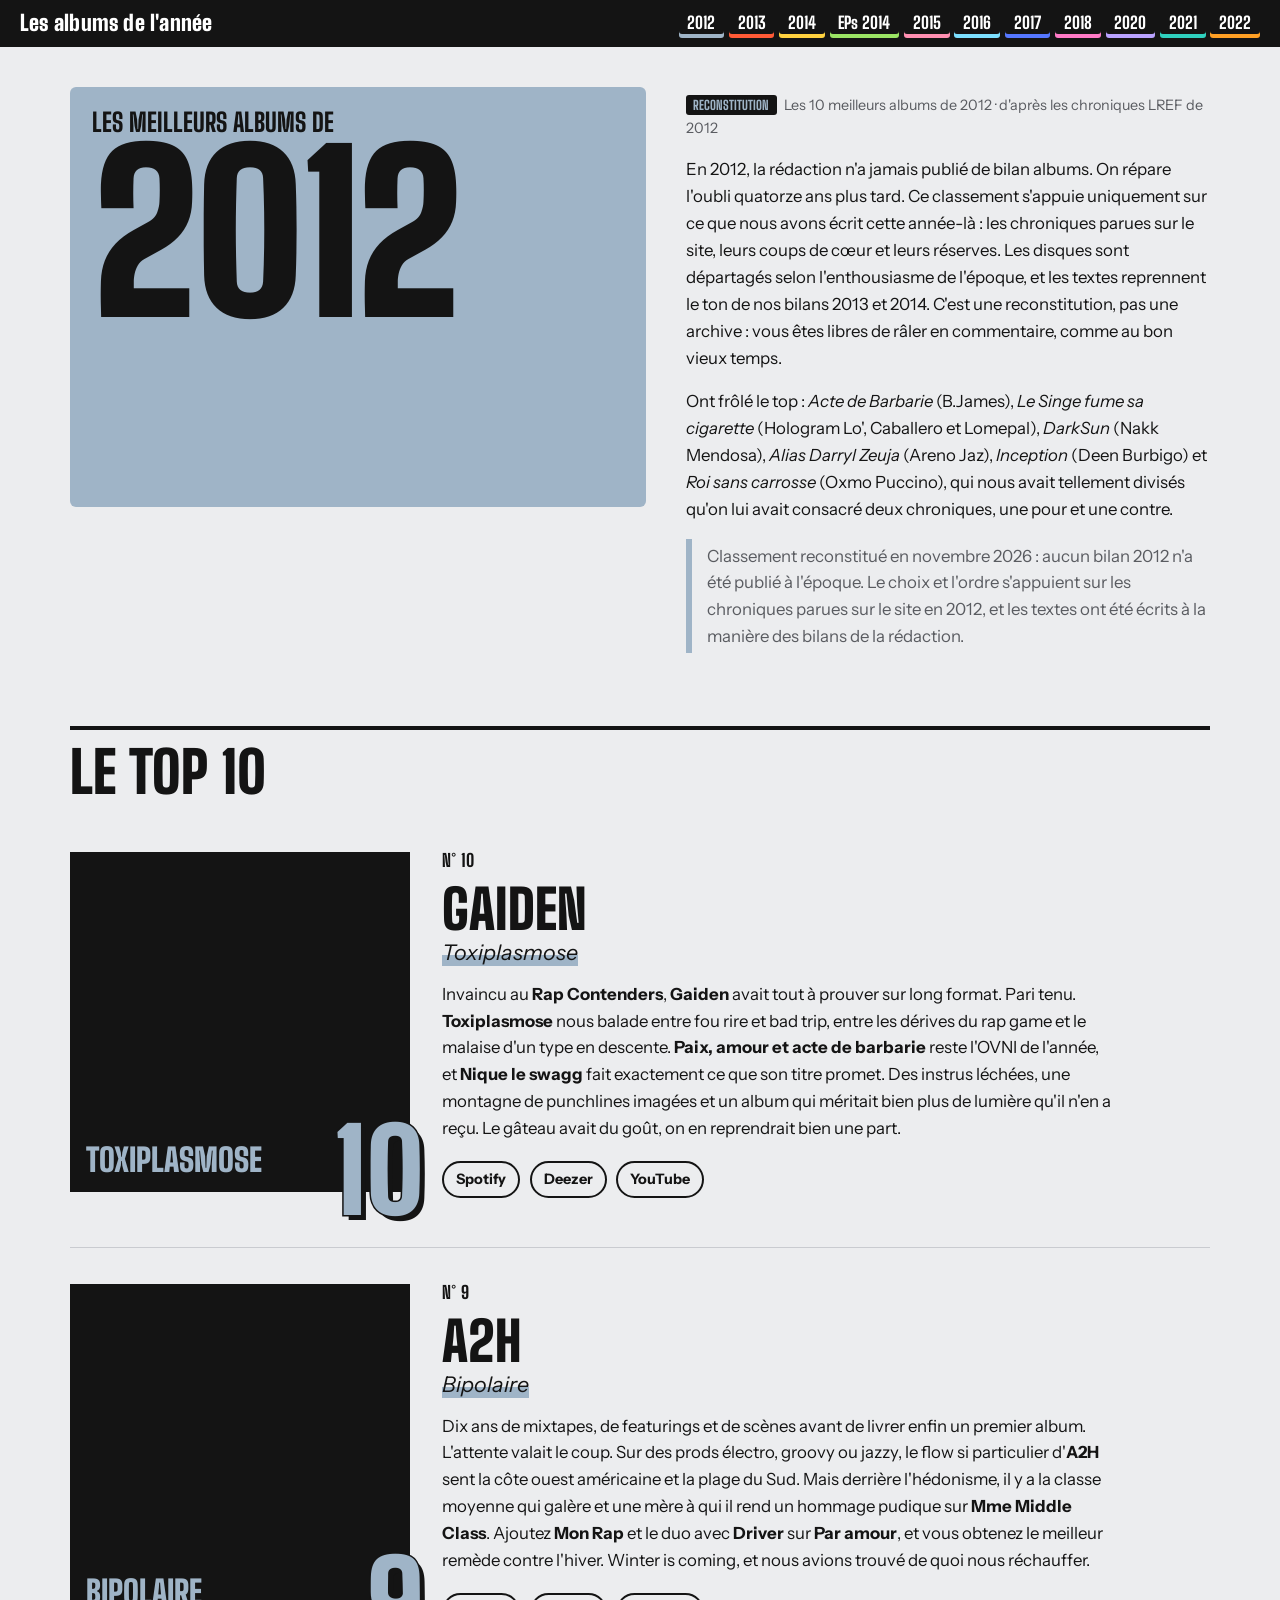
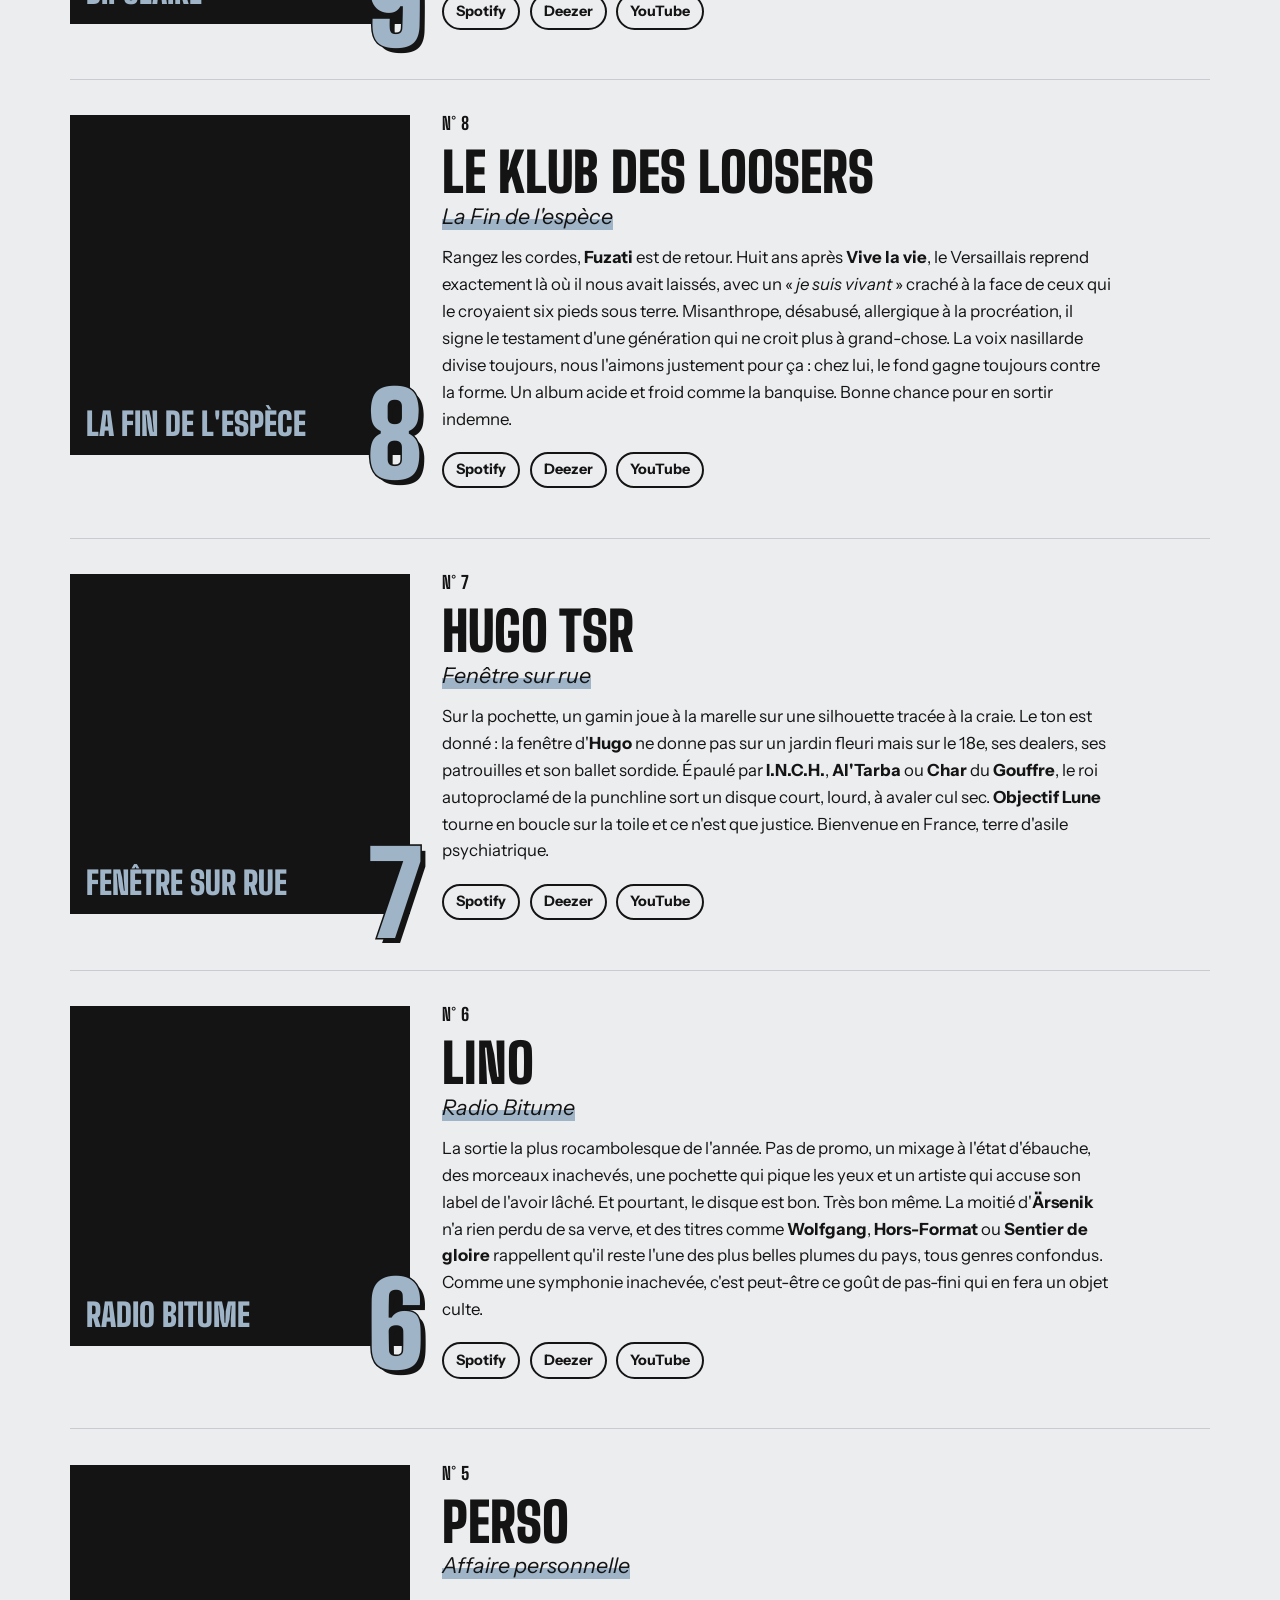
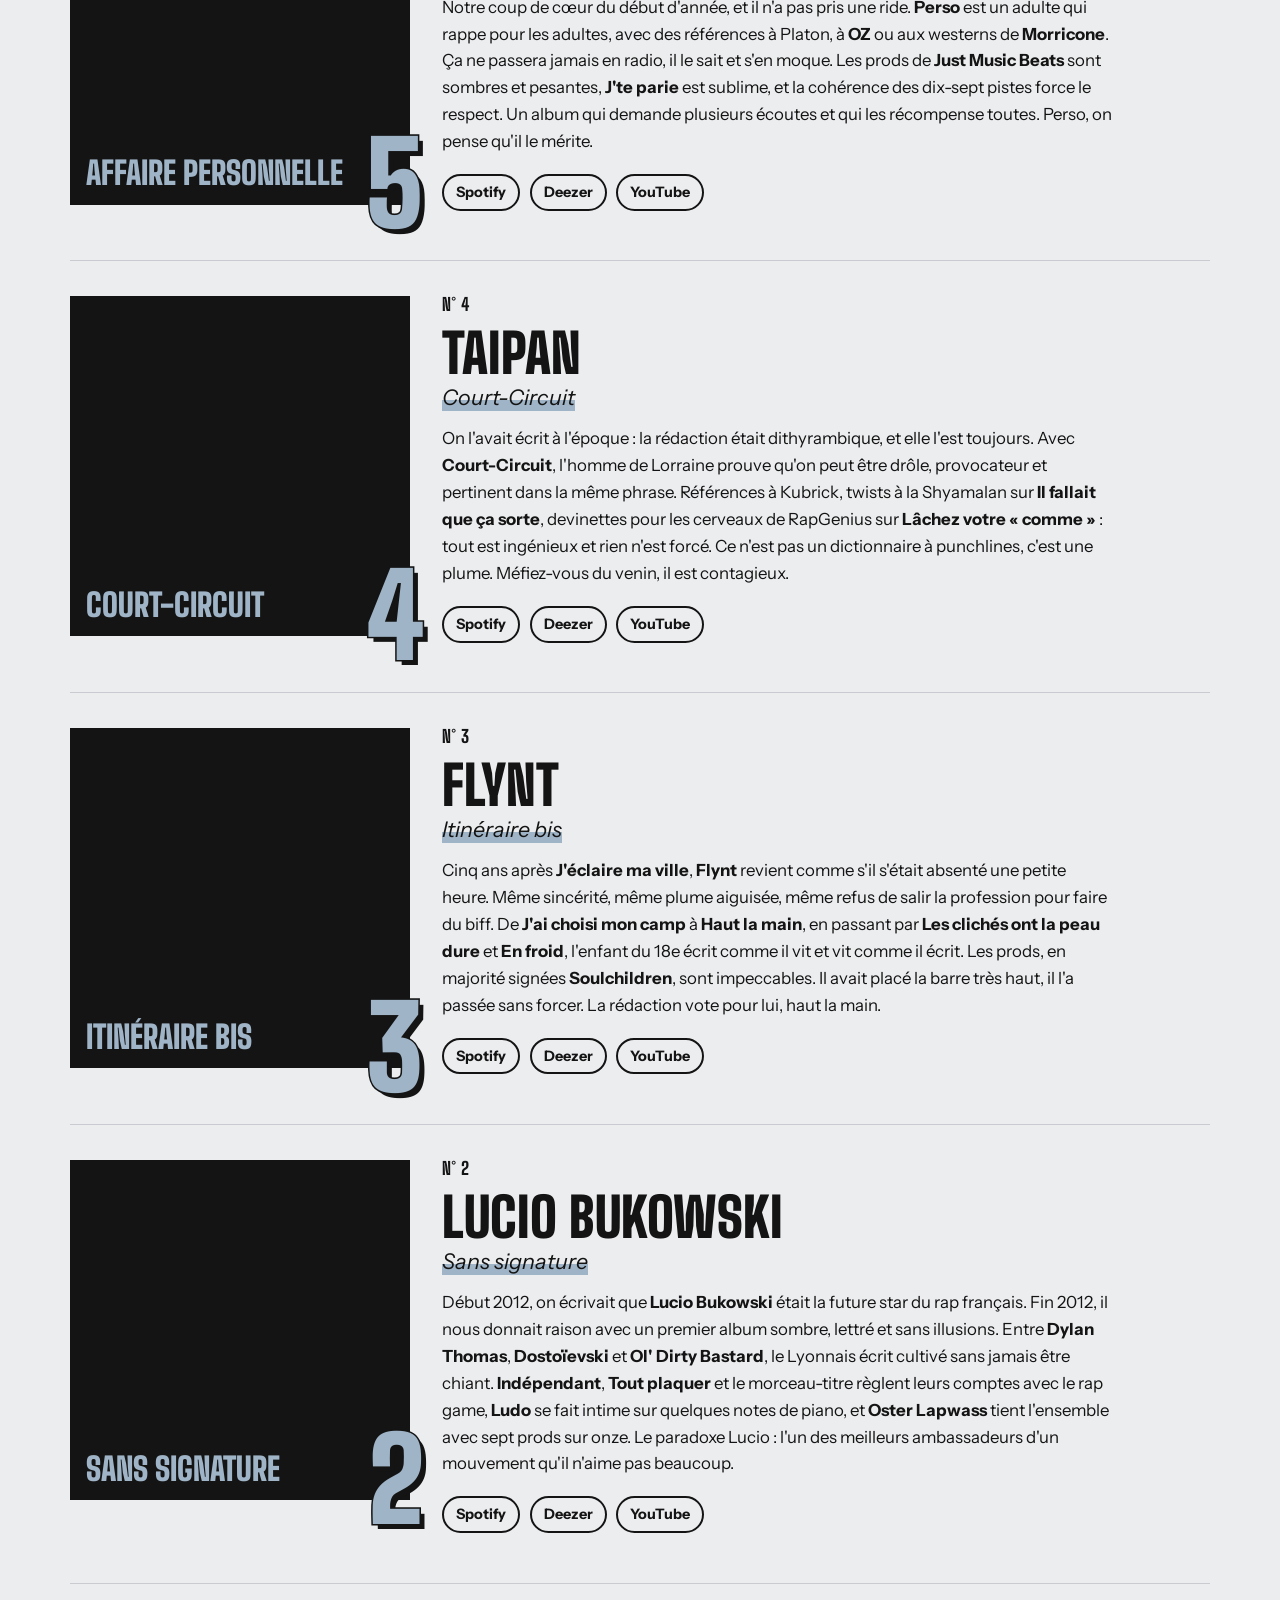
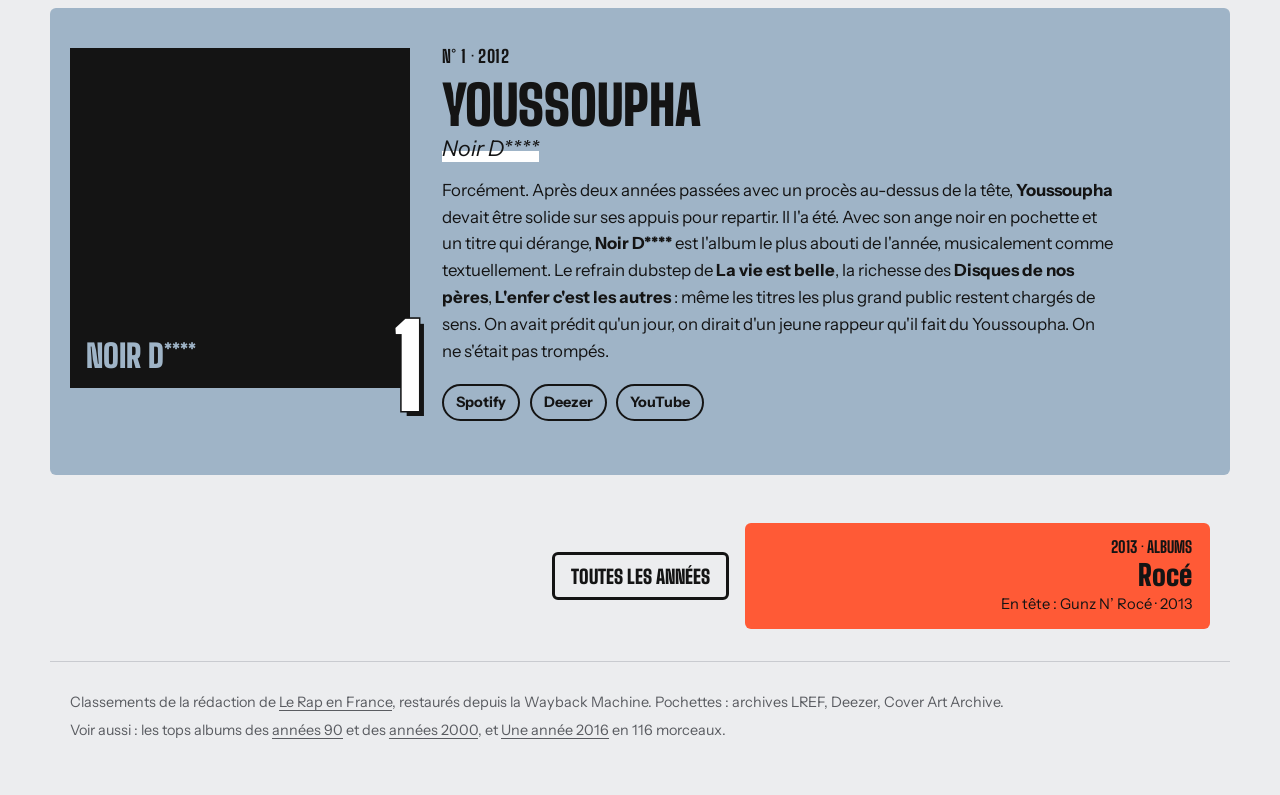
==== 2012/index.html @ 05cfbc91 "Top 2012 reconstitué d'après les chroniques du site Co-Authored-By: Claude Opus 5.5 <noreply@anthrop" ====
<!doctype html>
<html lang="fr"><head><meta charset="utf-8">
<meta name="viewport" content="width=device-width,initial-scale=1">
<title>Les meilleurs albums de 2012 · LREF</title>
<meta name="description" content="Le classement des meilleurs albums de rap français de 2012 par la rédaction de Le Rap en France.">
<meta name="theme-color" content="#9FB4C7">
<link rel="stylesheet" href="/style.css?v=5">
<link rel="icon" href="data:image/svg+xml,%3Csvg xmlns='http://www.w3.org/2000/svg' viewBox='0 0 64 64'%3E%3Ccircle cx='32' cy='32' r='30' fill='%23141414'/%3E%3Ccircle cx='32' cy='32' r='9' fill='%239FB4C7'/%3E%3C/svg%3E">
</head><body class="year" style="--c:#9FB4C7">
<header class="bar"><a class="home" href="/">Les albums de l'année</a><nav aria-label="Années"><a href="/2012/" style="--c:#9FB4C7">2012</a><a href="/2013/" style="--c:#FF5A36">2013</a><a href="/2014/" style="--c:#FFD23F">2014</a><a href="/2014-ep/" style="--c:#9BE564">EPs 2014</a><a href="/2015/" style="--c:#FF8FB1">2015</a><a href="/2016/" style="--c:#7CE0FF">2016</a><a href="/2017/" style="--c:#5577FF">2017</a><a href="/2018/" style="--c:#FF7AC6">2018</a><a href="/2020/" style="--c:#B9A2FF">2020</a><a href="/2021/" style="--c:#2FD1BF">2021</a><a href="/2022/" style="--c:#FFA024">2022</a></nav></header>
<main>
<section class="yhero">
  <div class="ywrap">
    <p class="kind">Les meilleurs albums de</p>
    <h1>2012</h1>
    <div class="stack" aria-hidden="true"><img src="https://coverartarchive.org/release-group/39bff506-5d93-4abd-aadd-e4227cf056d7/front-500" alt="" loading="lazy" onerror="this.remove()"><img src="https://cdn-images.dzcdn.net/images/cover/09489bc06d8c89b75203f91fb339d902/500x500-000000-80-0-0.jpg" alt="" loading="lazy" onerror="this.remove()"><img src="https://cdn-images.dzcdn.net/images/cover/ba9425d3c03d5ac240a48b2fac33d948/500x500-000000-80-0-0.jpg" alt="" loading="lazy" onerror="this.remove()"><img src="https://cdn-images.dzcdn.net/images/cover/addedd991e98eeec4923bd95ccd744d5/500x500-000000-80-0-0.jpg" alt="" loading="lazy" onerror="this.remove()"><img src="https://coverartarchive.org/release-group/1537b94b-09a0-4235-9ebe-76479577240c/front-500" alt="" loading="lazy" onerror="this.remove()"><img src="" alt="" loading="lazy" onerror="this.remove()"><img src="https://cdn-images.dzcdn.net/images/cover/16d69339f3dc67cf88ad9bbda2a665ee/500x500-000000-80-0-0.jpg" alt="" loading="lazy" onerror="this.remove()"><img src="https://cdn-images.dzcdn.net/images/cover/3a122aba6c3a1ed0fa78aee55bb22b7e/500x500-000000-80-0-0.jpg" alt="" loading="lazy" onerror="this.remove()"><img src="https://cdn-images.dzcdn.net/images/cover/b763c38edabf6169d8072da2513d7ea4/500x500-000000-80-0-0.jpg" alt="" loading="lazy" onerror="this.remove()"><img src="https://cdn-images.dzcdn.net/images/cover/7513c070b04db33795e624a43ef6748a/500x500-000000-80-0-0.jpg" alt="" loading="lazy" onerror="this.remove()"></div>
  </div>
  <div class="lede">
    <p class="by"><span class="tag">Reconstitution</span> Les 10 meilleurs albums de 2012 · d'après les chroniques LREF de 2012</p>
    <p>En 2012, la rédaction n'a jamais publié de bilan albums. On répare l'oubli quatorze ans plus tard. Ce classement s'appuie uniquement sur ce que nous avons écrit cette année-là : les chroniques parues sur le site, leurs coups de cœur et leurs réserves. Les disques sont départagés selon l'enthousiasme de l'époque, et les textes reprennent le ton de nos bilans 2013 et 2014. C'est une reconstitution, pas une archive : vous êtes libres de râler en commentaire, comme au bon vieux temps.</p><p>Ont frôlé le top : <em>Acte de Barbarie</em> (B.James), <em>Le Singe fume sa cigarette</em> (Hologram Lo', Caballero et Lomepal), <em>DarkSun</em> (Nakk Mendosa), <em>Alias Darryl Zeuja</em> (Areno Jaz), <em>Inception</em> (Deen Burbigo) et <em>Roi sans carrosse</em> (Oxmo Puccino), qui nous avait tellement divisés qu'on lui avait consacré deux chroniques, une pour et une contre.</p>
    <p class="note">Classement reconstitué en novembre 2026 : aucun bilan 2012 n&#x27;a été publié à l&#x27;époque. Le choix et l&#x27;ordre s&#x27;appuient sur les chroniques parues sur le site en 2012, et les textes ont été écrits à la manière des bilans de la rédaction.</p>
  </div>
</section>
<h2 class="sec">Le top 10</h2>
<ol class="list">
<li class="al" id="n10">
  <div class="sleeve">
    <span class="ph" aria-hidden="true">Toxiplasmose</span>
    <img src="https://coverartarchive.org/release-group/39bff506-5d93-4abd-aadd-e4227cf056d7/front-500" alt="Pochette de Toxiplasmose, Gaiden" loading="lazy" onerror="this.remove()">
    <span class="rk" aria-hidden="true">10</span>
  </div>
  <div class="tx">
    <p class="pos">N° 10</p>
    <h2><span class="ar">Gaiden</span> <span class="ti">Toxiplasmose</span></h2>
    <p>Invaincu au <strong>Rap Contenders</strong>, <strong>Gaiden</strong> avait tout à prouver sur long format. Pari tenu. <strong>Toxiplasmose</strong> nous balade entre fou rire et bad trip, entre les dérives du rap game et le malaise d'un type en descente. <strong>Paix, amour et acte de barbarie</strong> reste l'OVNI de l'année, et <strong>Nique le swagg</strong> fait exactement ce que son titre promet. Des instrus léchées, une montagne de punchlines imagées et un album qui méritait bien plus de lumière qu'il n'en a reçu. Le gâteau avait du goût, on en reprendrait bien une part.</p>
    <p class="ls"><a href="https://open.spotify.com/search/Gaiden%20Toxiplasmose">Spotify</a>
    <a href="https://www.deezer.com/search/Gaiden%20Toxiplasmose/album">Deezer</a>
    <a href="https://www.youtube.com/results?search_query=Gaiden+Toxiplasmose">YouTube</a></p>
  </div>
</li><li class="al" id="n9">
  <div class="sleeve">
    <span class="ph" aria-hidden="true">Bipolaire</span>
    <img src="https://cdn-images.dzcdn.net/images/cover/09489bc06d8c89b75203f91fb339d902/500x500-000000-80-0-0.jpg" alt="Pochette de Bipolaire, A2H" loading="lazy" onerror="this.remove()">
    <span class="rk" aria-hidden="true">9</span>
  </div>
  <div class="tx">
    <p class="pos">N° 9</p>
    <h2><span class="ar">A2H</span> <span class="ti">Bipolaire</span></h2>
    <p>Dix ans de mixtapes, de featurings et de scènes avant de livrer enfin un premier album. L'attente valait le coup. Sur des prods électro, groovy ou jazzy, le flow si particulier d'<strong>A2H</strong> sent la côte ouest américaine et la plage du Sud. Mais derrière l'hédonisme, il y a la classe moyenne qui galère et une mère à qui il rend un hommage pudique sur <strong>Mme Middle Class</strong>. Ajoutez <strong>Mon Rap</strong> et le duo avec <strong>Driver</strong> sur <strong>Par amour</strong>, et vous obtenez le meilleur remède contre l'hiver. Winter is coming, et nous avions trouvé de quoi nous réchauffer.</p>
    <p class="ls"><a href="https://open.spotify.com/search/A2H%20Bipolaire">Spotify</a>
    <a href="https://www.deezer.com/search/A2H%20Bipolaire/album">Deezer</a>
    <a href="https://www.youtube.com/results?search_query=A2H+Bipolaire">YouTube</a></p>
  </div>
</li><li class="al" id="n8">
  <div class="sleeve">
    <span class="ph" aria-hidden="true">La Fin de l&#x27;espèce</span>
    <img src="https://cdn-images.dzcdn.net/images/cover/ba9425d3c03d5ac240a48b2fac33d948/500x500-000000-80-0-0.jpg" alt="Pochette de La Fin de l&#x27;espèce, Le Klub des Loosers" loading="lazy" onerror="this.remove()">
    <span class="rk" aria-hidden="true">8</span>
  </div>
  <div class="tx">
    <p class="pos">N° 8</p>
    <h2><span class="ar">Le Klub des Loosers</span> <span class="ti">La Fin de l&#x27;espèce</span></h2>
    <p>Rangez les cordes, <strong>Fuzati</strong> est de retour. Huit ans après <strong>Vive la vie</strong>, le Versaillais reprend exactement là où il nous avait laissés, avec un « <em>je suis vivant</em> » craché à la face de ceux qui le croyaient six pieds sous terre. Misanthrope, désabusé, allergique à la procréation, il signe le testament d'une génération qui ne croit plus à grand-chose. La voix nasillarde divise toujours, nous l'aimons justement pour ça : chez lui, le fond gagne toujours contre la forme. Un album acide et froid comme la banquise. Bonne chance pour en sortir indemne.</p>
    <p class="ls"><a href="https://open.spotify.com/search/Le%20Klub%20des%20Loosers%20La%20Fin%20de%20l%27esp%C3%A8ce">Spotify</a>
    <a href="https://www.deezer.com/search/Le%20Klub%20des%20Loosers%20La%20Fin%20de%20l%27esp%C3%A8ce/album">Deezer</a>
    <a href="https://www.youtube.com/results?search_query=Le+Klub+des+Loosers+La+Fin+de+l%27esp%C3%A8ce">YouTube</a></p>
  </div>
</li><li class="al" id="n7">
  <div class="sleeve">
    <span class="ph" aria-hidden="true">Fenêtre sur rue</span>
    <img src="https://cdn-images.dzcdn.net/images/cover/addedd991e98eeec4923bd95ccd744d5/500x500-000000-80-0-0.jpg" alt="Pochette de Fenêtre sur rue, Hugo TSR" loading="lazy" onerror="this.remove()">
    <span class="rk" aria-hidden="true">7</span>
  </div>
  <div class="tx">
    <p class="pos">N° 7</p>
    <h2><span class="ar">Hugo TSR</span> <span class="ti">Fenêtre sur rue</span></h2>
    <p>Sur la pochette, un gamin joue à la marelle sur une silhouette tracée à la craie. Le ton est donné : la fenêtre d'<strong>Hugo</strong> ne donne pas sur un jardin fleuri mais sur le 18e, ses dealers, ses patrouilles et son ballet sordide. Épaulé par <strong>I.N.C.H.</strong>, <strong>Al'Tarba</strong> ou <strong>Char</strong> du <strong>Gouffre</strong>, le roi autoproclamé de la punchline sort un disque court, lourd, à avaler cul sec. <strong>Objectif Lune</strong> tourne en boucle sur la toile et ce n'est que justice. Bienvenue en France, terre d'asile psychiatrique.</p>
    <p class="ls"><a href="https://open.spotify.com/search/Hugo%20TSR%20Fen%C3%AAtre%20sur%20rue">Spotify</a>
    <a href="https://www.deezer.com/search/Hugo%20TSR%20Fen%C3%AAtre%20sur%20rue/album">Deezer</a>
    <a href="https://www.youtube.com/results?search_query=Hugo+TSR+Fen%C3%AAtre+sur+rue">YouTube</a></p>
  </div>
</li><li class="al" id="n6">
  <div class="sleeve">
    <span class="ph" aria-hidden="true">Radio Bitume</span>
    <img src="https://coverartarchive.org/release-group/1537b94b-09a0-4235-9ebe-76479577240c/front-500" alt="Pochette de Radio Bitume, Lino" loading="lazy" onerror="this.remove()">
    <span class="rk" aria-hidden="true">6</span>
  </div>
  <div class="tx">
    <p class="pos">N° 6</p>
    <h2><span class="ar">Lino</span> <span class="ti">Radio Bitume</span></h2>
    <p>La sortie la plus rocambolesque de l'année. Pas de promo, un mixage à l'état d'ébauche, des morceaux inachevés, une pochette qui pique les yeux et un artiste qui accuse son label de l'avoir lâché. Et pourtant, le disque est bon. Très bon même. La moitié d'<strong>Ärsenik</strong> n'a rien perdu de sa verve, et des titres comme <strong>Wolfgang</strong>, <strong>Hors-Format</strong> ou <strong>Sentier de gloire</strong> rappellent qu'il reste l'une des plus belles plumes du pays, tous genres confondus. Comme une symphonie inachevée, c'est peut-être ce goût de pas-fini qui en fera un objet culte.</p>
    <p class="ls"><a href="https://open.spotify.com/search/Lino%20Radio%20Bitume">Spotify</a>
    <a href="https://www.deezer.com/search/Lino%20Radio%20Bitume/album">Deezer</a>
    <a href="https://www.youtube.com/results?search_query=Lino+Radio+Bitume">YouTube</a></p>
  </div>
</li><li class="al" id="n5">
  <div class="sleeve">
    <span class="ph" aria-hidden="true">Affaire personnelle</span>
    <img src="" alt="Pochette de Affaire personnelle, Perso" loading="lazy" onerror="this.remove()">
    <span class="rk" aria-hidden="true">5</span>
  </div>
  <div class="tx">
    <p class="pos">N° 5</p>
    <h2><span class="ar">Perso</span> <span class="ti">Affaire personnelle</span></h2>
    <p>Notre coup de cœur du début d'année, et il n'a pas pris une ride. <strong>Perso</strong> est un adulte qui rappe pour les adultes, avec des références à Platon, à <strong>OZ</strong> ou aux westerns de <strong>Morricone</strong>. Ça ne passera jamais en radio, il le sait et s'en moque. Les prods de <strong>Just Music Beats</strong> sont sombres et pesantes, <strong>J'te parie</strong> est sublime, et la cohérence des dix-sept pistes force le respect. Un album qui demande plusieurs écoutes et qui les récompense toutes. Perso, on pense qu'il le mérite.</p>
    <p class="ls"><a href="https://open.spotify.com/search/Perso%20Affaire%20personnelle">Spotify</a>
    <a href="https://www.deezer.com/search/Perso%20Affaire%20personnelle/album">Deezer</a>
    <a href="https://www.youtube.com/results?search_query=Perso+Affaire+personnelle">YouTube</a></p>
  </div>
</li><li class="al" id="n4">
  <div class="sleeve">
    <span class="ph" aria-hidden="true">Court-Circuit</span>
    <img src="https://cdn-images.dzcdn.net/images/cover/16d69339f3dc67cf88ad9bbda2a665ee/500x500-000000-80-0-0.jpg" alt="Pochette de Court-Circuit, Taipan" loading="lazy" onerror="this.remove()">
    <span class="rk" aria-hidden="true">4</span>
  </div>
  <div class="tx">
    <p class="pos">N° 4</p>
    <h2><span class="ar">Taipan</span> <span class="ti">Court-Circuit</span></h2>
    <p>On l'avait écrit à l'époque : la rédaction était dithyrambique, et elle l'est toujours. Avec <strong>Court-Circuit</strong>, l'homme de Lorraine prouve qu'on peut être drôle, provocateur et pertinent dans la même phrase. Références à Kubrick, twists à la Shyamalan sur <strong>Il fallait que ça sorte</strong>, devinettes pour les cerveaux de RapGenius sur <strong>Lâchez votre « comme »</strong> : tout est ingénieux et rien n'est forcé. Ce n'est pas un dictionnaire à punchlines, c'est une plume. Méfiez-vous du venin, il est contagieux.</p>
    <p class="ls"><a href="https://open.spotify.com/search/Taipan%20Court-Circuit">Spotify</a>
    <a href="https://www.deezer.com/search/Taipan%20Court-Circuit/album">Deezer</a>
    <a href="https://www.youtube.com/results?search_query=Taipan+Court-Circuit">YouTube</a></p>
  </div>
</li><li class="al" id="n3">
  <div class="sleeve">
    <span class="ph" aria-hidden="true">Itinéraire bis</span>
    <img src="https://cdn-images.dzcdn.net/images/cover/3a122aba6c3a1ed0fa78aee55bb22b7e/500x500-000000-80-0-0.jpg" alt="Pochette de Itinéraire bis, Flynt" loading="lazy" onerror="this.remove()">
    <span class="rk" aria-hidden="true">3</span>
  </div>
  <div class="tx">
    <p class="pos">N° 3</p>
    <h2><span class="ar">Flynt</span> <span class="ti">Itinéraire bis</span></h2>
    <p>Cinq ans après <strong>J'éclaire ma ville</strong>, <strong>Flynt</strong> revient comme s'il s'était absenté une petite heure. Même sincérité, même plume aiguisée, même refus de salir la profession pour faire du biff. De <strong>J'ai choisi mon camp</strong> à <strong>Haut la main</strong>, en passant par <strong>Les clichés ont la peau dure</strong> et <strong>En froid</strong>, l'enfant du 18e écrit comme il vit et vit comme il écrit. Les prods, en majorité signées <strong>Soulchildren</strong>, sont impeccables. Il avait placé la barre très haut, il l'a passée sans forcer. La rédaction vote pour lui, haut la main.</p>
    <p class="ls"><a href="https://open.spotify.com/search/Flynt%20Itin%C3%A9raire%20bis">Spotify</a>
    <a href="https://www.deezer.com/search/Flynt%20Itin%C3%A9raire%20bis/album">Deezer</a>
    <a href="https://www.youtube.com/results?search_query=Flynt+Itin%C3%A9raire+bis">YouTube</a></p>
  </div>
</li><li class="al" id="n2">
  <div class="sleeve">
    <span class="ph" aria-hidden="true">Sans signature</span>
    <img src="https://cdn-images.dzcdn.net/images/cover/b763c38edabf6169d8072da2513d7ea4/500x500-000000-80-0-0.jpg" alt="Pochette de Sans signature, Lucio Bukowski" loading="lazy" onerror="this.remove()">
    <span class="rk" aria-hidden="true">2</span>
  </div>
  <div class="tx">
    <p class="pos">N° 2</p>
    <h2><span class="ar">Lucio Bukowski</span> <span class="ti">Sans signature</span></h2>
    <p>Début 2012, on écrivait que <strong>Lucio Bukowski</strong> était la future star du rap français. Fin 2012, il nous donnait raison avec un premier album sombre, lettré et sans illusions. Entre <strong>Dylan Thomas</strong>, <strong>Dostoïevski</strong> et <strong>Ol' Dirty Bastard</strong>, le Lyonnais écrit cultivé sans jamais être chiant. <strong>Indépendant</strong>, <strong>Tout plaquer</strong> et le morceau-titre règlent leurs comptes avec le rap game, <strong>Ludo</strong> se fait intime sur quelques notes de piano, et <strong>Oster Lapwass</strong> tient l'ensemble avec sept prods sur onze. Le paradoxe Lucio : l'un des meilleurs ambassadeurs d'un mouvement qu'il n'aime pas beaucoup.</p>
    <p class="ls"><a href="https://open.spotify.com/search/Lucio%20Bukowski%20Sans%20signature">Spotify</a>
    <a href="https://www.deezer.com/search/Lucio%20Bukowski%20Sans%20signature/album">Deezer</a>
    <a href="https://www.youtube.com/results?search_query=Lucio+Bukowski+Sans+signature">YouTube</a></p>
  </div>
</li><li class="al one" id="n1">
  <div class="sleeve">
    <span class="ph" aria-hidden="true">Noir D****</span>
    <img src="https://cdn-images.dzcdn.net/images/cover/7513c070b04db33795e624a43ef6748a/500x500-000000-80-0-0.jpg" alt="Pochette de Noir D****, Youssoupha" loading="lazy" onerror="this.remove()">
    <span class="rk" aria-hidden="true">1</span>
  </div>
  <div class="tx">
    <p class="pos">N° 1 · 2012</p>
    <h2><span class="ar">Youssoupha</span> <span class="ti">Noir D****</span></h2>
    <p>Forcément. Après deux années passées avec un procès au-dessus de la tête, <strong>Youssoupha</strong> devait être solide sur ses appuis pour repartir. Il l'a été. Avec son ange noir en pochette et un titre qui dérange, <strong>Noir D****</strong> est l'album le plus abouti de l'année, musicalement comme textuellement. Le refrain dubstep de <strong>La vie est belle</strong>, la richesse des <strong>Disques de nos pères</strong>, <strong>L'enfer c'est les autres</strong> : même les titres les plus grand public restent chargés de sens. On avait prédit qu'un jour, on dirait d'un jeune rappeur qu'il fait du Youssoupha. On ne s'était pas trompés.</p>
    <p class="ls"><a href="https://open.spotify.com/search/Youssoupha%20Noir%20D%2A%2A%2A%2A">Spotify</a>
    <a href="https://www.deezer.com/search/Youssoupha%20Noir%20D%2A%2A%2A%2A/album">Deezer</a>
    <a href="https://www.youtube.com/results?search_query=Youssoupha+Noir+D%2A%2A%2A%2A">YouTube</a></p>
  </div>
</li>
</ol>
<nav class="pager" aria-label="Autres années"><span></span><a class="all" href="/">Toutes les années</a><a class="next" href="/2013/" style="--c:#FF5A36"><small>2013 · albums</small><b>Rocé</b><em>En tête : Gunz N’ Rocé · 2013</em></a></nav>
</main>
<footer class="foot"><p>Classements de la rédaction de <a href="https://lref.fr/">Le Rap en France</a>, restaurés depuis la Wayback Machine. Pochettes : archives LREF, Deezer, Cover Art Archive.</p><p>Voir aussi : les tops albums des <a href="https://90.lref.fr/">années 90</a> et des <a href="https://2000.lref.fr/">années 2000</a>, et <a href="https://2016.lref.fr/">Une année 2016</a> en 116 morceaux.</p></footer>
</body></html>
---- style.css ----
@font-face{font-family:"Big Shoulders";src:url(/fonts/big-shoulders-display-latin-800-normal.woff2) format("woff2");font-weight:800;font-display:swap}
@font-face{font-family:"Big Shoulders";src:url(/fonts/big-shoulders-display-latin-900-normal.woff2) format("woff2");font-weight:900;font-display:swap}
@font-face{font-family:"Instrument Sans";src:url(/fonts/instrument-sans-latin-400-normal.woff2) format("woff2");font-weight:400;font-display:swap}
@font-face{font-family:"Instrument Sans";src:url(/fonts/instrument-sans-latin-400-italic.woff2) format("woff2");font-weight:400;font-style:italic;font-display:swap}
@font-face{font-family:"Instrument Sans";src:url(/fonts/instrument-sans-latin-700-normal.woff2) format("woff2");font-weight:700;font-display:swap}

:root{--ink:#141414;--paper:#ECEDEF;--soft:#5A5C61;--disp:"Big Shoulders",Impact,sans-serif;--body:"Instrument Sans",system-ui,sans-serif}
*{box-sizing:border-box}
html{-webkit-text-size-adjust:100%}
body{margin:0;background:var(--paper);color:var(--ink);font:400 1.05rem/1.6 var(--body)}
a{color:inherit;text-underline-offset:.18em}
a:focus-visible{outline:3px solid var(--ink);outline-offset:3px}
img{display:block}
main{max-width:1180px;margin:0 auto;padding:0 1.25rem}

/* barre */
.bar{position:sticky;top:0;z-index:5;display:flex;gap:1rem;align-items:center;justify-content:space-between;
  padding:.6rem 1.25rem;background:var(--ink);color:#fff}
.bar .home{font:900 1.35rem/1 var(--disp);text-decoration:none;letter-spacing:.01em;white-space:nowrap}
.bar nav{display:flex;gap:.3rem;overflow-x:auto;scrollbar-width:none}
.bar nav a{font:800 1.05rem/1 var(--disp);text-decoration:none;padding:.35rem .55rem;border-radius:3px;white-space:nowrap;
  box-shadow:inset 0 -4px 0 var(--c)}
.bar nav a:hover{background:var(--c);color:var(--ink)}

/* accueil */
.hub{padding:4rem 0 2rem;display:grid;grid-template-columns:auto 1fr;gap:2.5rem;align-items:end}
.hub h1{margin:0;font:900 clamp(4rem,11vw,9.5rem)/.82 var(--disp);letter-spacing:-.01em;text-transform:uppercase}
.hub p{max-width:34em;margin:0 0 .4rem;font-size:1.1rem}
.spines{list-style:none;margin:1rem 0 1rem;padding:0;display:flex;gap:6px;height:min(64vh,560px)}
.spines li{flex:1 1 0;min-width:0;transition:flex-grow .45s cubic-bezier(.2,.8,.2,1)}
.spines li:hover,.spines li:focus-within{flex-grow:4.2}
.spines a{position:relative;display:block;height:100%;background:var(--c);text-decoration:none;overflow:hidden;border-radius:4px}
.spines .yr{position:absolute;left:50%;bottom:.8rem;transform:translateX(-50%) rotate(180deg);writing-mode:vertical-rl;
  font:900 clamp(3rem,6vw,5.4rem)/.8 var(--disp);color:var(--ink);white-space:nowrap}
.spines .cv{position:absolute;top:1rem;left:1rem;width:min(250px,calc(100% - 2rem));aspect-ratio:1;opacity:0;transform:translateY(-8px);
  transition:opacity .3s .1s,transform .4s .1s;box-shadow:0 18px 40px -16px rgba(0,0,0,.55);background:rgba(0,0,0,.12)}
.spines .cv img{width:100%;height:100%;object-fit:cover}
.spines .meta{position:absolute;left:1rem;right:5.5rem;bottom:1rem;opacity:0;transition:opacity .3s .15s;line-height:1.25}
.spines .meta small{display:block;font-size:.85rem}
.spines .meta b{display:block;font:900 1.9rem/1 var(--disp);margin:.2rem 0}
.spines .meta em{font-style:normal;font-size:.95rem}
.spines li:hover .cv,.spines li:focus-within .cv{opacity:1;transform:none}
.spines li:hover .meta,.spines li:focus-within .meta{opacity:1}
.spines li:hover .yr,.spines li:focus-within .yr{left:auto;right:.2rem;transform:rotate(180deg)}
.gap{color:var(--soft);font-size:.95rem;margin:0 0 3rem}

/* page année */
.yhero{display:grid;grid-template-columns:minmax(0,1.1fr) minmax(0,1fr);gap:2.5rem;padding:2.5rem 0 1rem;align-items:start}
.ywrap{position:relative;background:var(--c);border-radius:6px;padding:1.4rem 1.4rem 1.2rem;overflow:hidden;min-height:420px}
.kind{margin:0 0 .7rem;font:800 1.6rem/1 var(--disp);text-transform:uppercase}
.ywrap h1{margin:.1rem 0 0;font:900 clamp(7rem,17vw,15rem)/.8 var(--disp);letter-spacing:-.02em;position:relative;z-index:2}
.stack{position:absolute;right:-24px;bottom:-24px;width:52%;aspect-ratio:1;z-index:1}
.stack img{position:absolute;inset:0;width:100%;height:100%;object-fit:cover;box-shadow:0 10px 30px -10px rgba(0,0,0,.5);
  transform:rotate(calc(var(--i,0) * 1deg))}
.stack img:nth-child(1){transform:rotate(-4deg) translate(-26%,-18%);z-index:10}
.stack img:nth-child(2){transform:rotate(6deg) translate(-8%,-6%);z-index:9}
.stack img:nth-child(n+3){transform:rotate(14deg) translate(4%,4%);z-index:1}
.lede{padding-top:.4rem}
.lede .by{font-size:.9rem;color:var(--soft);margin:0 0 1rem}
.lede p{max-width:38em}
.lede strong{font-weight:400}
.note{border-left:6px solid var(--c);padding:.2rem 0 .2rem .9rem;color:var(--soft)}
.sec{font:900 clamp(2.4rem,5vw,3.6rem)/1 var(--disp);text-transform:uppercase;margin:2.5rem 0 1rem;border-top:4px solid var(--ink);padding-top:.8rem}

.list{list-style:none;margin:0;padding:0}
.al{display:grid;grid-template-columns:minmax(200px,340px) minmax(0,1fr);gap:2rem;padding:2.2rem 0;border-bottom:1px solid #C9CBD0}
.sleeve{position:relative;align-self:start;aspect-ratio:1;background:#D9DBDF;position:sticky;top:4.5rem}
.sleeve img{position:relative;width:100%;height:100%;object-fit:cover;box-shadow:0 22px 40px -22px rgba(0,0,0,.55)}
.sleeve .rk{position:absolute;right:-.9rem;bottom:-1.6rem;font:900 clamp(4.5rem,9vw,7.5rem)/.8 var(--disp);color:var(--c);
  -webkit-text-stroke:3px var(--ink);paint-order:stroke fill;text-shadow:5px 5px 0 var(--ink)}
.tx{max-width:40em;min-width:0;overflow-wrap:break-word}
.pos{margin:0;font:800 1.1rem/1 var(--disp);text-transform:uppercase;letter-spacing:.02em}
.tx h2{margin:.35rem 0 .9rem;line-height:.95}
.tx .ar{display:block;font:900 clamp(2.2rem,4.4vw,3.4rem)/.92 var(--disp);text-transform:uppercase}
.tx .ti{display:inline-block;margin-top:.35rem;font:italic 400 1.35rem/1.25 var(--body);background:linear-gradient(transparent 58%,var(--c) 58%)}
.tx p{margin:0 0 .9rem}
.tx strong{font-weight:700}
.tx blockquote{margin:1rem 0;padding:0 0 0 1rem;border-left:4px solid var(--c);font-style:italic}
.ls{display:flex;gap:.6rem;flex-wrap:wrap;margin-top:1.2rem!important}
.ls a{font-weight:700;font-size:.9rem;text-decoration:none;border:2px solid var(--ink);padding:.3rem .75rem;border-radius:99px}
.ls a:hover{background:var(--ink);color:#fff}
.al.one{background:var(--c);margin:1.5rem -1.25rem 0;padding:2.5rem 1.25rem;border-radius:6px;border:0}
.al.one .sleeve .rk{color:#fff}
.al.one .ti{background:linear-gradient(transparent 58%,#fff 58%)}
.al.one .tx blockquote{border-color:var(--ink)}

.pager{display:grid;grid-template-columns:1fr auto 1fr;gap:1rem;align-items:stretch;margin:3rem 0 2rem}
.pager>a{text-decoration:none;line-height:1.2}
.pager .prev,.pager .next{display:block;padding:1rem 1.1rem;border-radius:6px;background:var(--c)}
.pager .next{text-align:right}
.pager small{display:block;font:800 1rem/1 var(--disp);text-transform:uppercase}
.pager b{display:block;font:900 1.8rem/1 var(--disp);margin:.35rem 0 .2rem}
.pager em{font-style:normal;font-size:.92rem}
.pager .all{align-self:center;font:900 1.2rem/1 var(--disp);text-transform:uppercase;border:3px solid var(--ink);padding:.7rem 1rem;border-radius:6px;text-align:center}
.pager a:hover{outline:3px solid var(--ink)}

.foot{max-width:1180px;margin:0 auto;padding:1.5rem 1.25rem 3rem;color:var(--soft);font-size:.9rem;border-top:1px solid #C9CBD0}
.foot p{margin:.3rem 0}

@media (max-width:820px){
  .hub{grid-template-columns:1fr;gap:1rem;padding-top:2rem}
  .spines{flex-direction:column;height:auto}
  .spines li{flex:none}
  .spines a{height:auto;min-height:118px;display:grid;grid-template-columns:96px 1fr;gap:1rem;align-items:center;padding:.8rem}
  .spines .yr,.spines li:hover .yr{position:static;transform:none;writing-mode:horizontal-tb;font-size:3.2rem;grid-column:2;grid-row:1}
  .spines .cv{position:static;opacity:1;transform:none;width:96px;grid-row:1/3;grid-column:1}
  .spines .meta{position:static;opacity:1;grid-column:2}
  .yhero{grid-template-columns:1fr}
  .ywrap{min-height:330px}
  .al{grid-template-columns:1fr;gap:1.6rem}
  .sleeve{position:relative;top:0;max-width:300px}
  .pager{grid-template-columns:1fr 1fr}.pager .all{grid-column:1/-1;grid-row:2}
  .bar .home{font-size:1.1rem}
}
@media (prefers-reduced-motion:reduce){*{transition:none!important}}
.sleeve .ph,.spines .cv .ph{position:absolute;inset:0;display:flex;align-items:flex-end;padding:1rem;background:var(--ink);color:var(--c);font:900 2rem/.95 var(--disp);text-transform:uppercase}
.sleeve img,.spines .cv img{position:relative}
.spines .cv .ph{font-size:1.6rem}
.by .tag{display:inline-block;background:var(--ink);color:var(--c);font:800 .8rem/1 var(--disp);text-transform:uppercase;padding:.25rem .45rem;border-radius:3px;margin-right:.3rem}
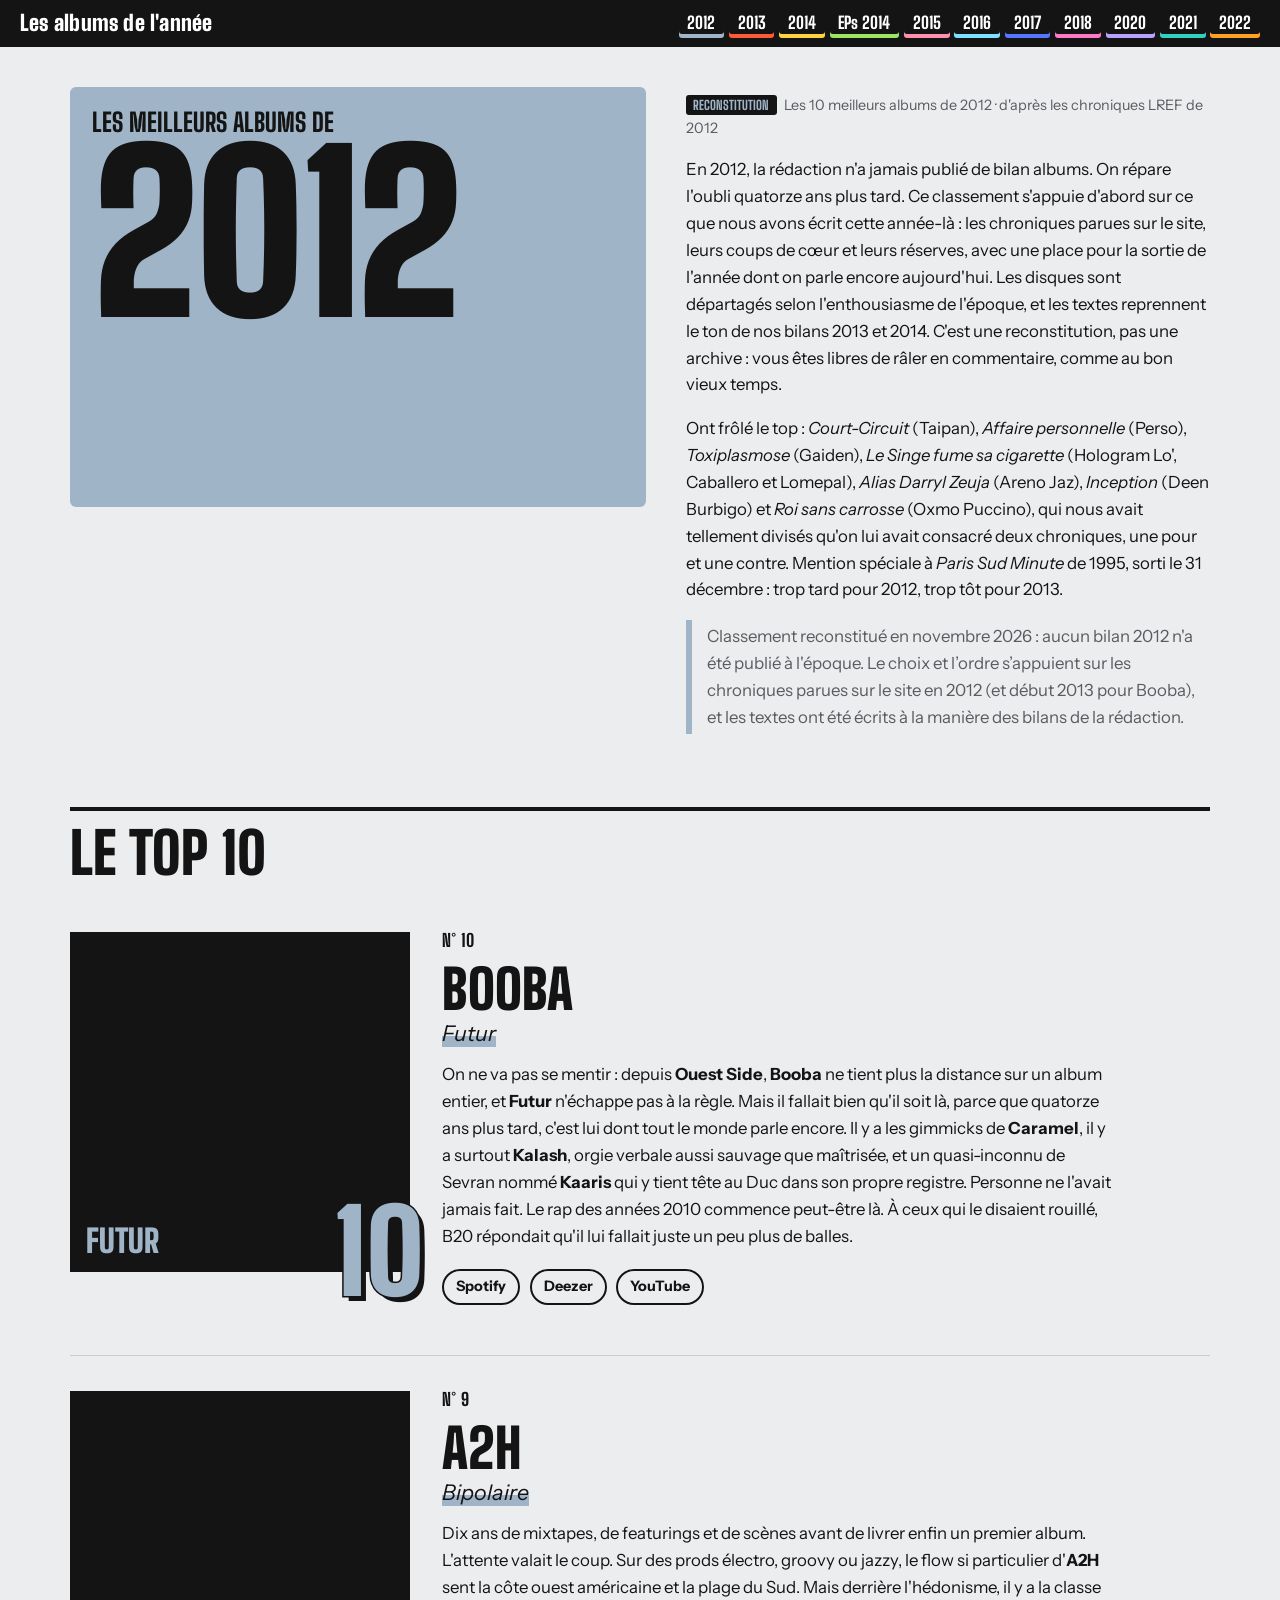
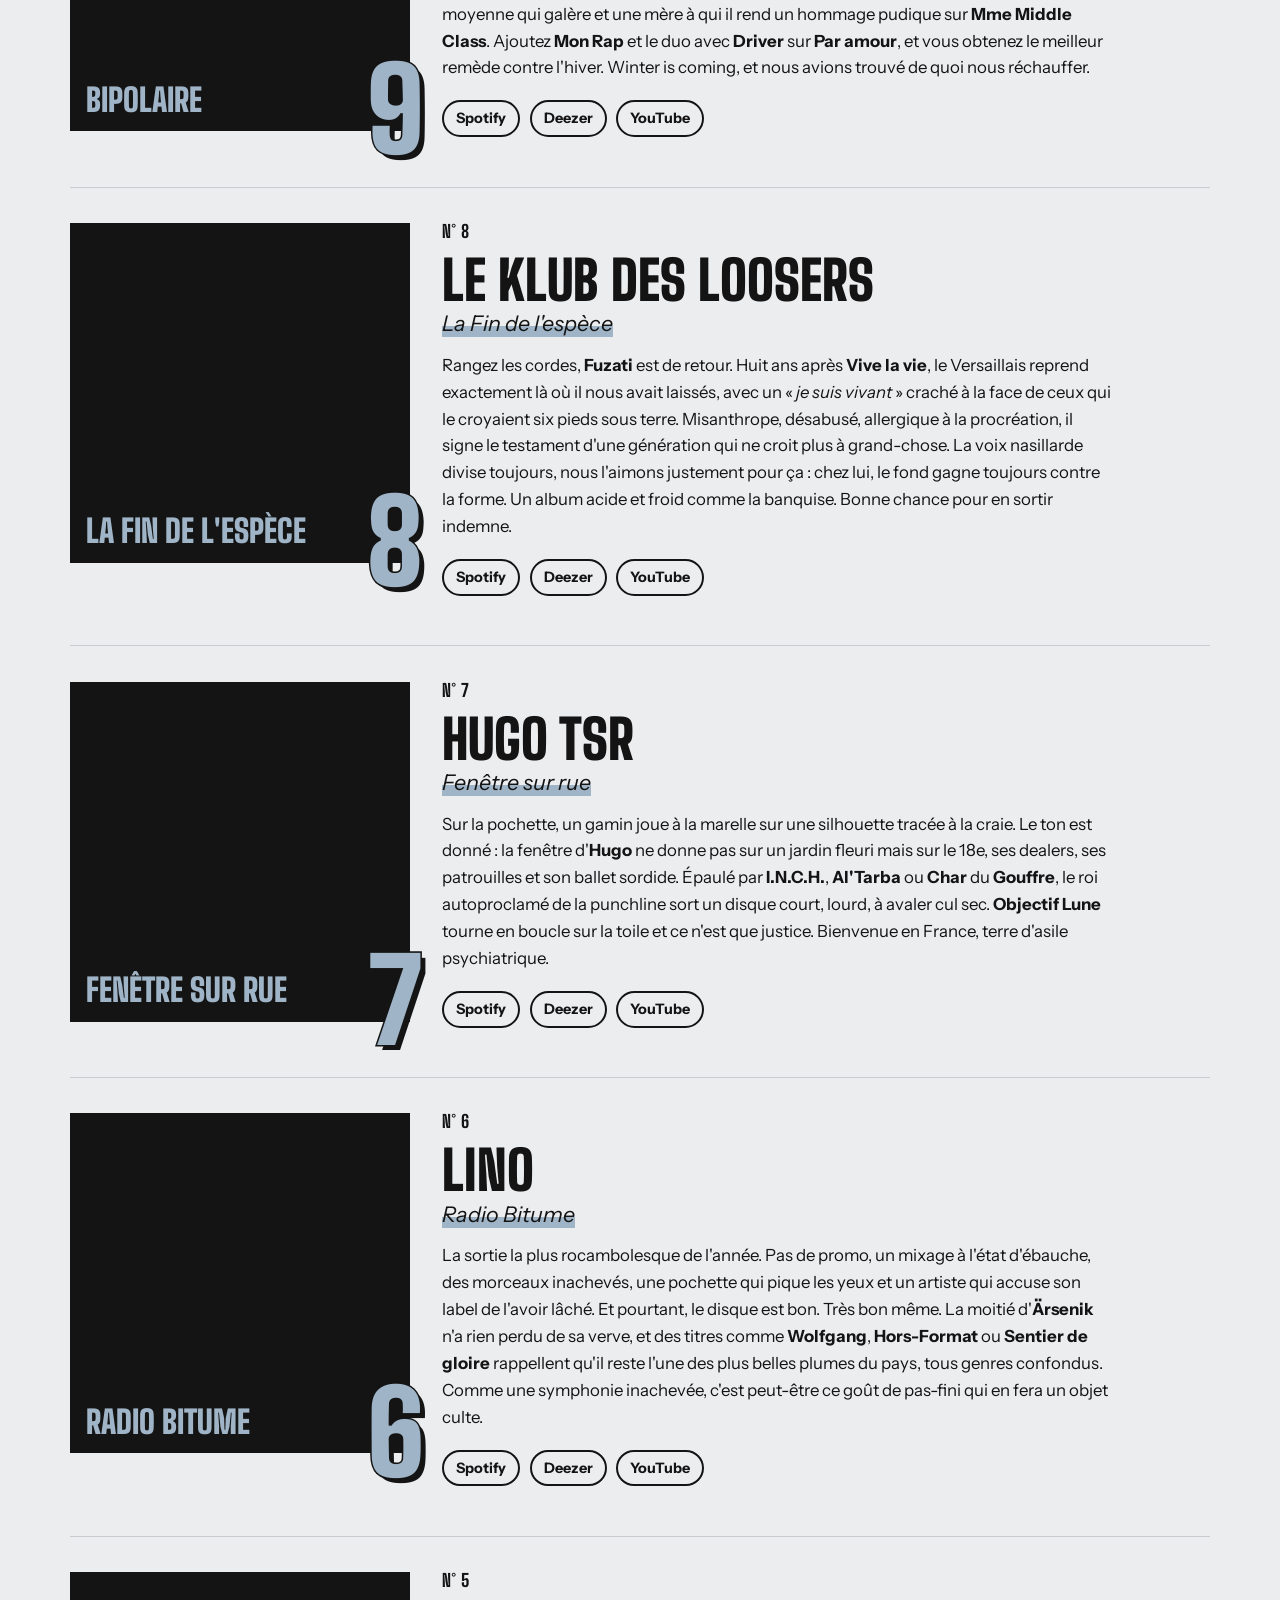
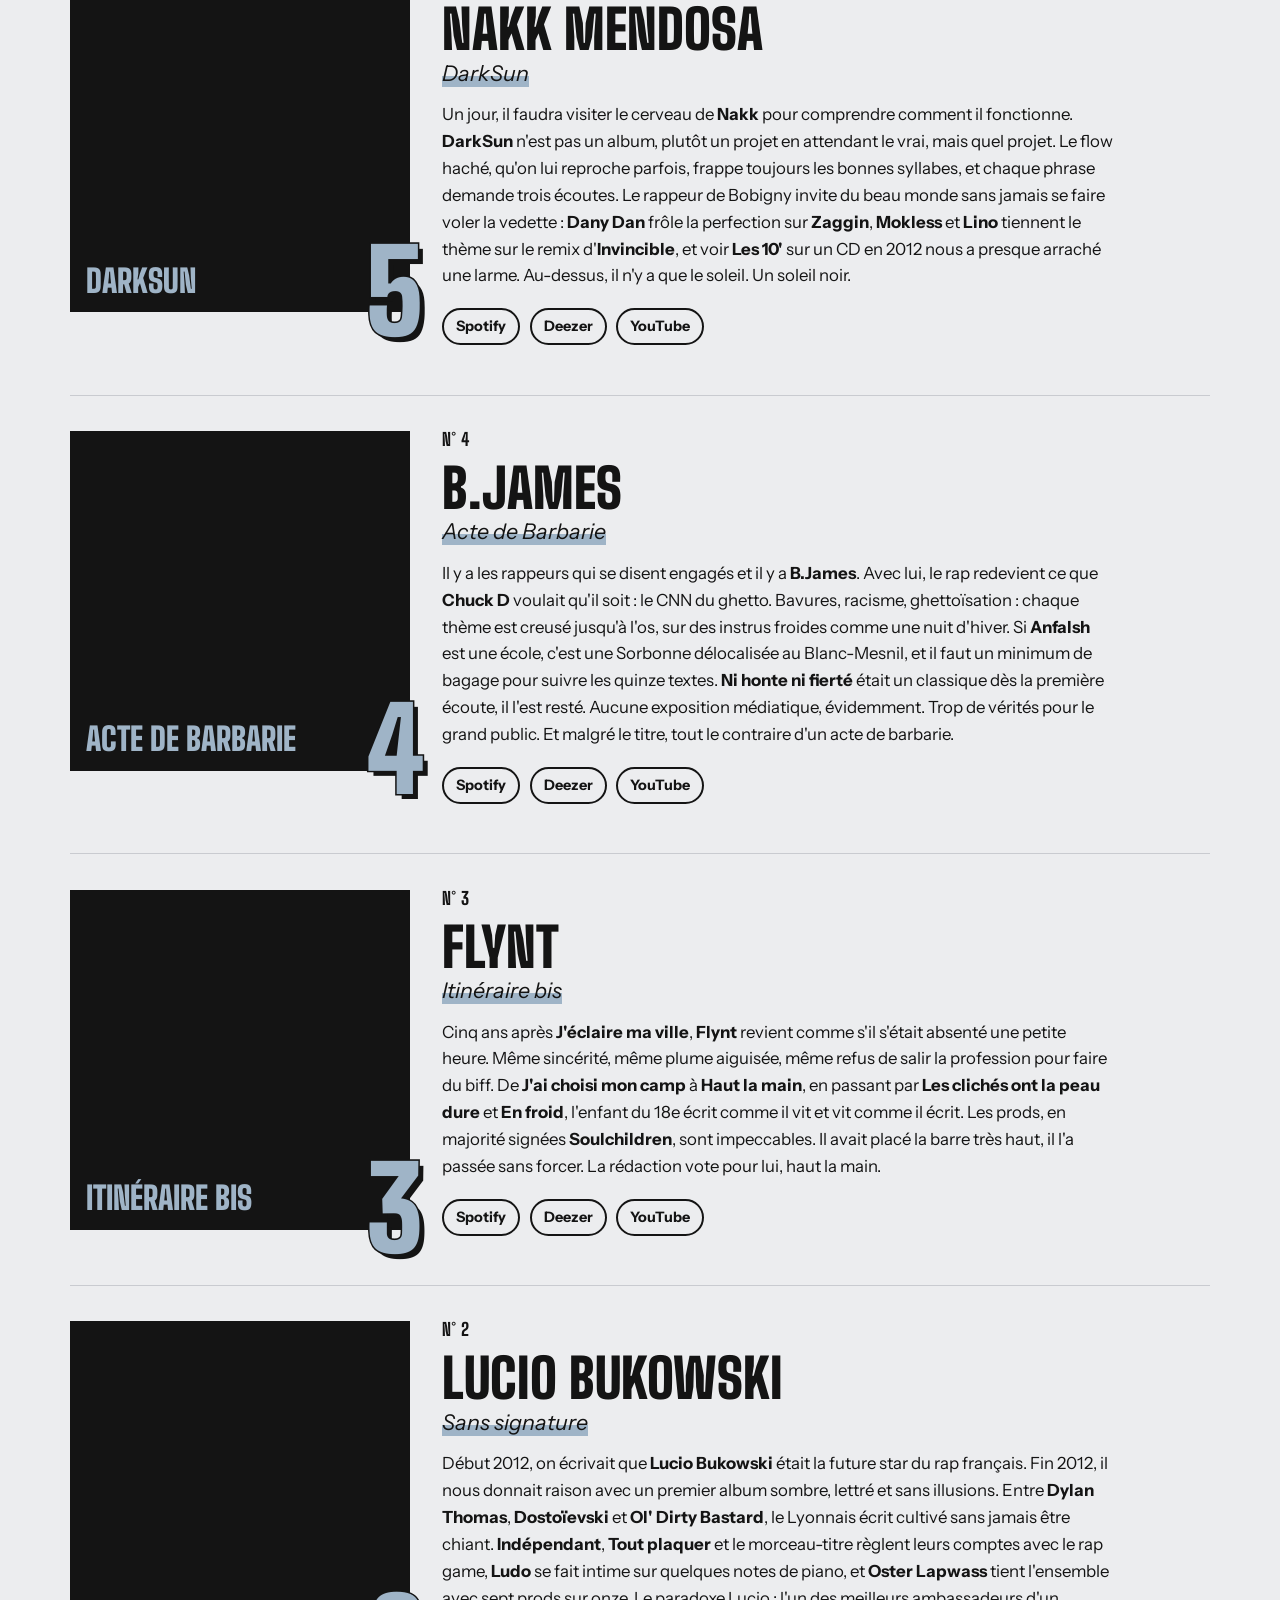
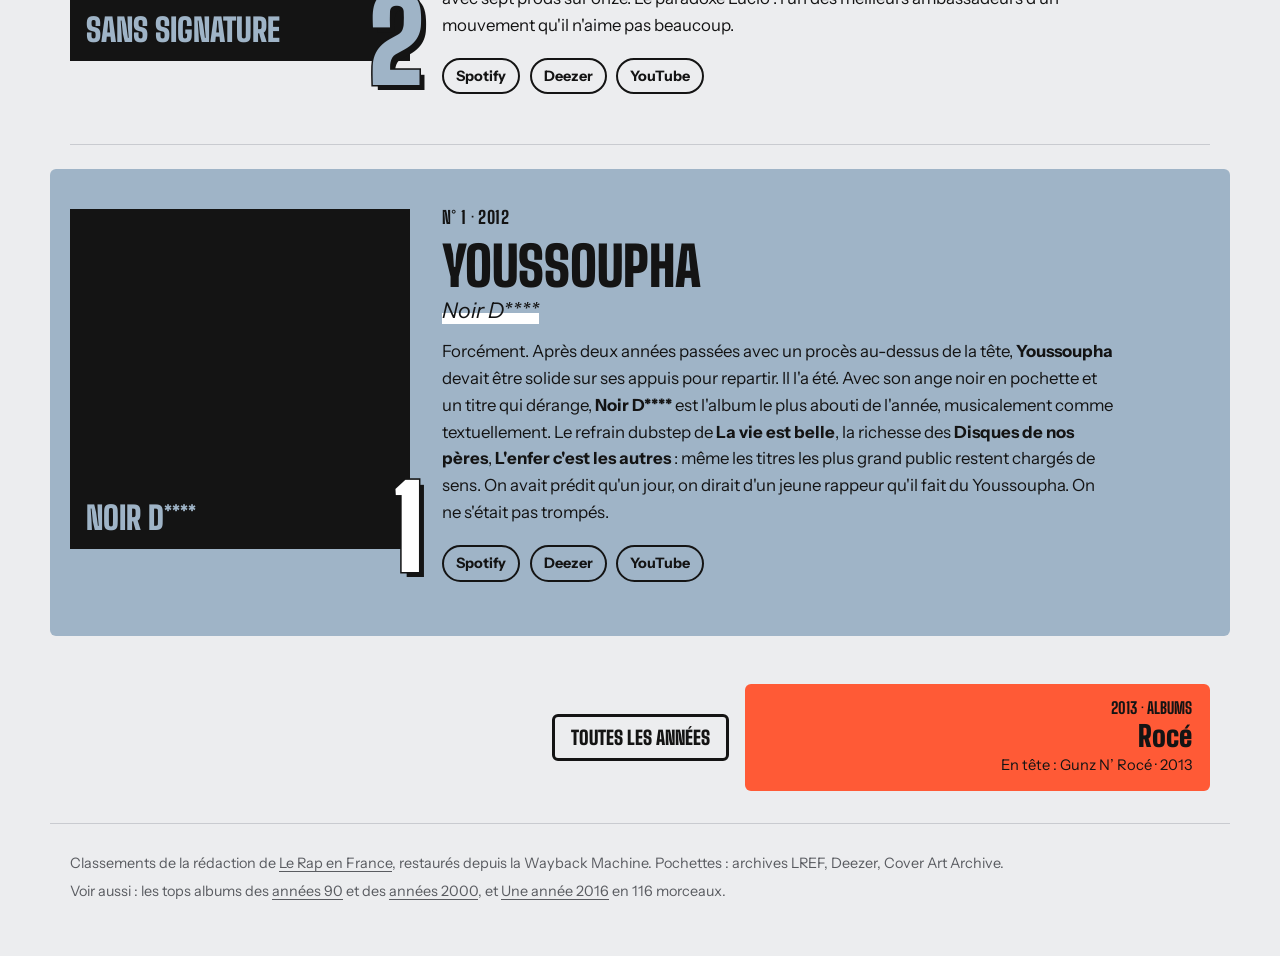
==== commit e3a0b10c: "Top 2012 : B.James, Nakk et Booba entrent Co-Authored-By: Claude Opus 5.5 <noreply@anthropic.com> Cl" ====
--- a/2012/index.html
+++ b/2012/index.html
@@ -13,34 +13,34 @@
   <div class="ywrap">
     <p class="kind">Les meilleurs albums de</p>
     <h1>2012</h1>
-    <div class="stack" aria-hidden="true"><img src="https://coverartarchive.org/release-group/39bff506-5d93-4abd-aadd-e4227cf056d7/front-500" alt="" loading="lazy" onerror="this.remove()"><img src="https://cdn-images.dzcdn.net/images/cover/09489bc06d8c89b75203f91fb339d902/500x500-000000-80-0-0.jpg" alt="" loading="lazy" onerror="this.remove()"><img src="https://cdn-images.dzcdn.net/images/cover/ba9425d3c03d5ac240a48b2fac33d948/500x500-000000-80-0-0.jpg" alt="" loading="lazy" onerror="this.remove()"><img src="https://cdn-images.dzcdn.net/images/cover/addedd991e98eeec4923bd95ccd744d5/500x500-000000-80-0-0.jpg" alt="" loading="lazy" onerror="this.remove()"><img src="https://coverartarchive.org/release-group/1537b94b-09a0-4235-9ebe-76479577240c/front-500" alt="" loading="lazy" onerror="this.remove()"><img src="" alt="" loading="lazy" onerror="this.remove()"><img src="https://cdn-images.dzcdn.net/images/cover/16d69339f3dc67cf88ad9bbda2a665ee/500x500-000000-80-0-0.jpg" alt="" loading="lazy" onerror="this.remove()"><img src="https://cdn-images.dzcdn.net/images/cover/3a122aba6c3a1ed0fa78aee55bb22b7e/500x500-000000-80-0-0.jpg" alt="" loading="lazy" onerror="this.remove()"><img src="https://cdn-images.dzcdn.net/images/cover/b763c38edabf6169d8072da2513d7ea4/500x500-000000-80-0-0.jpg" alt="" loading="lazy" onerror="this.remove()"><img src="https://cdn-images.dzcdn.net/images/cover/7513c070b04db33795e624a43ef6748a/500x500-000000-80-0-0.jpg" alt="" loading="lazy" onerror="this.remove()"></div>
+    <div class="stack" aria-hidden="true"></div>
   </div>
   <div class="lede">
     <p class="by"><span class="tag">Reconstitution</span> Les 10 meilleurs albums de 2012 · d'après les chroniques LREF de 2012</p>
-    <p>En 2012, la rédaction n'a jamais publié de bilan albums. On répare l'oubli quatorze ans plus tard. Ce classement s'appuie uniquement sur ce que nous avons écrit cette année-là : les chroniques parues sur le site, leurs coups de cœur et leurs réserves. Les disques sont départagés selon l'enthousiasme de l'époque, et les textes reprennent le ton de nos bilans 2013 et 2014. C'est une reconstitution, pas une archive : vous êtes libres de râler en commentaire, comme au bon vieux temps.</p><p>Ont frôlé le top : <em>Acte de Barbarie</em> (B.James), <em>Le Singe fume sa cigarette</em> (Hologram Lo', Caballero et Lomepal), <em>DarkSun</em> (Nakk Mendosa), <em>Alias Darryl Zeuja</em> (Areno Jaz), <em>Inception</em> (Deen Burbigo) et <em>Roi sans carrosse</em> (Oxmo Puccino), qui nous avait tellement divisés qu'on lui avait consacré deux chroniques, une pour et une contre.</p>
-    <p class="note">Classement reconstitué en novembre 2026 : aucun bilan 2012 n&#x27;a été publié à l&#x27;époque. Le choix et l&#x27;ordre s&#x27;appuient sur les chroniques parues sur le site en 2012, et les textes ont été écrits à la manière des bilans de la rédaction.</p>
+    <p>En 2012, la rédaction n'a jamais publié de bilan albums. On répare l'oubli quatorze ans plus tard. Ce classement s'appuie d'abord sur ce que nous avons écrit cette année-là : les chroniques parues sur le site, leurs coups de cœur et leurs réserves, avec une place pour la sortie de l'année dont on parle encore aujourd'hui. Les disques sont départagés selon l'enthousiasme de l'époque, et les textes reprennent le ton de nos bilans 2013 et 2014. C'est une reconstitution, pas une archive : vous êtes libres de râler en commentaire, comme au bon vieux temps.</p><p>Ont frôlé le top : <em>Court-Circuit</em> (Taipan), <em>Affaire personnelle</em> (Perso), <em>Toxiplasmose</em> (Gaiden), <em>Le Singe fume sa cigarette</em> (Hologram Lo', Caballero et Lomepal), <em>Alias Darryl Zeuja</em> (Areno Jaz), <em>Inception</em> (Deen Burbigo) et <em>Roi sans carrosse</em> (Oxmo Puccino), qui nous avait tellement divisés qu'on lui avait consacré deux chroniques, une pour et une contre. Mention spéciale à <em>Paris Sud Minute</em> de 1995, sorti le 31 décembre : trop tard pour 2012, trop tôt pour 2013.</p>
+    <p class="note">Classement reconstitué en novembre 2026 : aucun bilan 2012 n&#x27;a été publié à l&#x27;époque. Le choix et l’ordre s’appuient sur les chroniques parues sur le site en 2012 (et début 2013 pour Booba), et les textes ont été écrits à la manière des bilans de la rédaction.</p>
   </div>
 </section>
 <h2 class="sec">Le top 10</h2>
 <ol class="list">
 <li class="al" id="n10">
   <div class="sleeve">
-    <span class="ph" aria-hidden="true">Toxiplasmose</span>
-    <img src="https://coverartarchive.org/release-group/39bff506-5d93-4abd-aadd-e4227cf056d7/front-500" alt="Pochette de Toxiplasmose, Gaiden" loading="lazy" onerror="this.remove()">
+    <span class="ph" aria-hidden="true">Futur</span>
+    <img src="https://cdn-images.dzcdn.net/images/cover/b049cac43419981a0468ffd37cbe2aca/500x500-000000-80-0-0.jpg" alt="Pochette de Futur, Booba" loading="lazy" onerror="this.remove()">
     <span class="rk" aria-hidden="true">10</span>
   </div>
   <div class="tx">
     <p class="pos">N° 10</p>
-    <h2><span class="ar">Gaiden</span> <span class="ti">Toxiplasmose</span></h2>
-    <p>Invaincu au <strong>Rap Contenders</strong>, <strong>Gaiden</strong> avait tout à prouver sur long format. Pari tenu. <strong>Toxiplasmose</strong> nous balade entre fou rire et bad trip, entre les dérives du rap game et le malaise d'un type en descente. <strong>Paix, amour et acte de barbarie</strong> reste l'OVNI de l'année, et <strong>Nique le swagg</strong> fait exactement ce que son titre promet. Des instrus léchées, une montagne de punchlines imagées et un album qui méritait bien plus de lumière qu'il n'en a reçu. Le gâteau avait du goût, on en reprendrait bien une part.</p>
-    <p class="ls"><a href="https://open.spotify.com/search/Gaiden%20Toxiplasmose">Spotify</a>
-    <a href="https://www.deezer.com/search/Gaiden%20Toxiplasmose/album">Deezer</a>
-    <a href="https://www.youtube.com/results?search_query=Gaiden+Toxiplasmose">YouTube</a></p>
+    <h2><span class="ar">Booba</span> <span class="ti">Futur</span></h2>
+    <p>On ne va pas se mentir : depuis <strong>Ouest Side</strong>, <strong>Booba</strong> ne tient plus la distance sur un album entier, et <strong>Futur</strong> n'échappe pas à la règle. Mais il fallait bien qu'il soit là, parce que quatorze ans plus tard, c'est lui dont tout le monde parle encore. Il y a les gimmicks de <strong>Caramel</strong>, il y a surtout <strong>Kalash</strong>, orgie verbale aussi sauvage que maîtrisée, et un quasi-inconnu de Sevran nommé <strong>Kaaris</strong> qui y tient tête au Duc dans son propre registre. Personne ne l'avait jamais fait. Le rap des années 2010 commence peut-être là. À ceux qui le disaient rouillé, B20 répondait qu'il lui fallait juste un peu plus de balles.</p>
+    <p class="ls"><a href="https://open.spotify.com/search/Booba%20Futur">Spotify</a>
+    <a href="https://www.deezer.com/search/Booba%20Futur/album">Deezer</a>
+    <a href="https://www.youtube.com/results?search_query=Booba+Futur">YouTube</a></p>
   </div>
 </li><li class="al" id="n9">
   <div class="sleeve">
     <span class="ph" aria-hidden="true">Bipolaire</span>
-    <img src="https://cdn-images.dzcdn.net/images/cover/09489bc06d8c89b75203f91fb339d902/500x500-000000-80-0-0.jpg" alt="Pochette de Bipolaire, A2H" loading="lazy" onerror="this.remove()">
+    <img src="" alt="Pochette de Bipolaire, A2H" loading="lazy" onerror="this.remove()">
     <span class="rk" aria-hidden="true">9</span>
   </div>
   <div class="tx">
@@ -54,7 +54,7 @@
 </li><li class="al" id="n8">
   <div class="sleeve">
     <span class="ph" aria-hidden="true">La Fin de l&#x27;espèce</span>
-    <img src="https://cdn-images.dzcdn.net/images/cover/ba9425d3c03d5ac240a48b2fac33d948/500x500-000000-80-0-0.jpg" alt="Pochette de La Fin de l&#x27;espèce, Le Klub des Loosers" loading="lazy" onerror="this.remove()">
+    <img src="" alt="Pochette de La Fin de l&#x27;espèce, Le Klub des Loosers" loading="lazy" onerror="this.remove()">
     <span class="rk" aria-hidden="true">8</span>
   </div>
   <div class="tx">
@@ -68,7 +68,7 @@
 </li><li class="al" id="n7">
   <div class="sleeve">
     <span class="ph" aria-hidden="true">Fenêtre sur rue</span>
-    <img src="https://cdn-images.dzcdn.net/images/cover/addedd991e98eeec4923bd95ccd744d5/500x500-000000-80-0-0.jpg" alt="Pochette de Fenêtre sur rue, Hugo TSR" loading="lazy" onerror="this.remove()">
+    <img src="" alt="Pochette de Fenêtre sur rue, Hugo TSR" loading="lazy" onerror="this.remove()">
     <span class="rk" aria-hidden="true">7</span>
   </div>
   <div class="tx">
@@ -82,7 +82,7 @@
 </li><li class="al" id="n6">
   <div class="sleeve">
     <span class="ph" aria-hidden="true">Radio Bitume</span>
-    <img src="https://coverartarchive.org/release-group/1537b94b-09a0-4235-9ebe-76479577240c/front-500" alt="Pochette de Radio Bitume, Lino" loading="lazy" onerror="this.remove()">
+    <img src="" alt="Pochette de Radio Bitume, Lino" loading="lazy" onerror="this.remove()">
     <span class="rk" aria-hidden="true">6</span>
   </div>
   <div class="tx">
@@ -95,36 +95,36 @@
   </div>
 </li><li class="al" id="n5">
   <div class="sleeve">
-    <span class="ph" aria-hidden="true">Affaire personnelle</span>
-    <img src="" alt="Pochette de Affaire personnelle, Perso" loading="lazy" onerror="this.remove()">
+    <span class="ph" aria-hidden="true">DarkSun</span>
+    <img src="https://cdn-images.dzcdn.net/images/cover/d6845292beae24b903302585e9536059/500x500-000000-80-0-0.jpg" alt="Pochette de DarkSun, Nakk Mendosa" loading="lazy" onerror="this.remove()">
     <span class="rk" aria-hidden="true">5</span>
   </div>
   <div class="tx">
     <p class="pos">N° 5</p>
-    <h2><span class="ar">Perso</span> <span class="ti">Affaire personnelle</span></h2>
-    <p>Notre coup de cœur du début d'année, et il n'a pas pris une ride. <strong>Perso</strong> est un adulte qui rappe pour les adultes, avec des références à Platon, à <strong>OZ</strong> ou aux westerns de <strong>Morricone</strong>. Ça ne passera jamais en radio, il le sait et s'en moque. Les prods de <strong>Just Music Beats</strong> sont sombres et pesantes, <strong>J'te parie</strong> est sublime, et la cohérence des dix-sept pistes force le respect. Un album qui demande plusieurs écoutes et qui les récompense toutes. Perso, on pense qu'il le mérite.</p>
-    <p class="ls"><a href="https://open.spotify.com/search/Perso%20Affaire%20personnelle">Spotify</a>
-    <a href="https://www.deezer.com/search/Perso%20Affaire%20personnelle/album">Deezer</a>
-    <a href="https://www.youtube.com/results?search_query=Perso+Affaire+personnelle">YouTube</a></p>
+    <h2><span class="ar">Nakk Mendosa</span> <span class="ti">DarkSun</span></h2>
+    <p>Un jour, il faudra visiter le cerveau de <strong>Nakk</strong> pour comprendre comment il fonctionne. <strong>DarkSun</strong> n'est pas un album, plutôt un projet en attendant le vrai, mais quel projet. Le flow haché, qu'on lui reproche parfois, frappe toujours les bonnes syllabes, et chaque phrase demande trois écoutes. Le rappeur de Bobigny invite du beau monde sans jamais se faire voler la vedette : <strong>Dany Dan</strong> frôle la perfection sur <strong>Zaggin</strong>, <strong>Mokless</strong> et <strong>Lino</strong> tiennent le thème sur le remix d'<strong>Invincible</strong>, et voir <strong>Les 10'</strong> sur un CD en 2012 nous a presque arraché une larme. Au-dessus, il n'y a que le soleil. Un soleil noir.</p>
+    <p class="ls"><a href="https://open.spotify.com/search/Nakk%20Mendosa%20DarkSun">Spotify</a>
+    <a href="https://www.deezer.com/search/Nakk%20Mendosa%20DarkSun/album">Deezer</a>
+    <a href="https://www.youtube.com/results?search_query=Nakk+Mendosa+DarkSun">YouTube</a></p>
   </div>
 </li><li class="al" id="n4">
   <div class="sleeve">
-    <span class="ph" aria-hidden="true">Court-Circuit</span>
-    <img src="https://cdn-images.dzcdn.net/images/cover/16d69339f3dc67cf88ad9bbda2a665ee/500x500-000000-80-0-0.jpg" alt="Pochette de Court-Circuit, Taipan" loading="lazy" onerror="this.remove()">
+    <span class="ph" aria-hidden="true">Acte de Barbarie</span>
+    <img src="https://cdn-images.dzcdn.net/images/cover/b4b9f5e3f73b3333695ffad206b4ac5c/500x500-000000-80-0-0.jpg" alt="Pochette de Acte de Barbarie, B.James" loading="lazy" onerror="this.remove()">
     <span class="rk" aria-hidden="true">4</span>
   </div>
   <div class="tx">
     <p class="pos">N° 4</p>
-    <h2><span class="ar">Taipan</span> <span class="ti">Court-Circuit</span></h2>
-    <p>On l'avait écrit à l'époque : la rédaction était dithyrambique, et elle l'est toujours. Avec <strong>Court-Circuit</strong>, l'homme de Lorraine prouve qu'on peut être drôle, provocateur et pertinent dans la même phrase. Références à Kubrick, twists à la Shyamalan sur <strong>Il fallait que ça sorte</strong>, devinettes pour les cerveaux de RapGenius sur <strong>Lâchez votre « comme »</strong> : tout est ingénieux et rien n'est forcé. Ce n'est pas un dictionnaire à punchlines, c'est une plume. Méfiez-vous du venin, il est contagieux.</p>
-    <p class="ls"><a href="https://open.spotify.com/search/Taipan%20Court-Circuit">Spotify</a>
-    <a href="https://www.deezer.com/search/Taipan%20Court-Circuit/album">Deezer</a>
-    <a href="https://www.youtube.com/results?search_query=Taipan+Court-Circuit">YouTube</a></p>
+    <h2><span class="ar">B.James</span> <span class="ti">Acte de Barbarie</span></h2>
+    <p>Il y a les rappeurs qui se disent engagés et il y a <strong>B.James</strong>. Avec lui, le rap redevient ce que <strong>Chuck D</strong> voulait qu'il soit : le CNN du ghetto. Bavures, racisme, ghettoïsation : chaque thème est creusé jusqu'à l'os, sur des instrus froides comme une nuit d'hiver. Si <strong>Anfalsh</strong> est une école, c'est une Sorbonne délocalisée au Blanc-Mesnil, et il faut un minimum de bagage pour suivre les quinze textes. <strong>Ni honte ni fierté</strong> était un classique dès la première écoute, il l'est resté. Aucune exposition médiatique, évidemment. Trop de vérités pour le grand public. Et malgré le titre, tout le contraire d'un acte de barbarie.</p>
+    <p class="ls"><a href="https://open.spotify.com/search/B.James%20Acte%20de%20Barbarie">Spotify</a>
+    <a href="https://www.deezer.com/search/B.James%20Acte%20de%20Barbarie/album">Deezer</a>
+    <a href="https://www.youtube.com/results?search_query=B.James+Acte+de+Barbarie">YouTube</a></p>
   </div>
 </li><li class="al" id="n3">
   <div class="sleeve">
     <span class="ph" aria-hidden="true">Itinéraire bis</span>
-    <img src="https://cdn-images.dzcdn.net/images/cover/3a122aba6c3a1ed0fa78aee55bb22b7e/500x500-000000-80-0-0.jpg" alt="Pochette de Itinéraire bis, Flynt" loading="lazy" onerror="this.remove()">
+    <img src="" alt="Pochette de Itinéraire bis, Flynt" loading="lazy" onerror="this.remove()">
     <span class="rk" aria-hidden="true">3</span>
   </div>
   <div class="tx">
@@ -138,7 +138,7 @@
 </li><li class="al" id="n2">
   <div class="sleeve">
     <span class="ph" aria-hidden="true">Sans signature</span>
-    <img src="https://cdn-images.dzcdn.net/images/cover/b763c38edabf6169d8072da2513d7ea4/500x500-000000-80-0-0.jpg" alt="Pochette de Sans signature, Lucio Bukowski" loading="lazy" onerror="this.remove()">
+    <img src="" alt="Pochette de Sans signature, Lucio Bukowski" loading="lazy" onerror="this.remove()">
     <span class="rk" aria-hidden="true">2</span>
   </div>
   <div class="tx">
@@ -152,7 +152,7 @@
 </li><li class="al one" id="n1">
   <div class="sleeve">
     <span class="ph" aria-hidden="true">Noir D****</span>
-    <img src="https://cdn-images.dzcdn.net/images/cover/7513c070b04db33795e624a43ef6748a/500x500-000000-80-0-0.jpg" alt="Pochette de Noir D****, Youssoupha" loading="lazy" onerror="this.remove()">
+    <img src="" alt="Pochette de Noir D****, Youssoupha" loading="lazy" onerror="this.remove()">
     <span class="rk" aria-hidden="true">1</span>
   </div>
   <div class="tx">
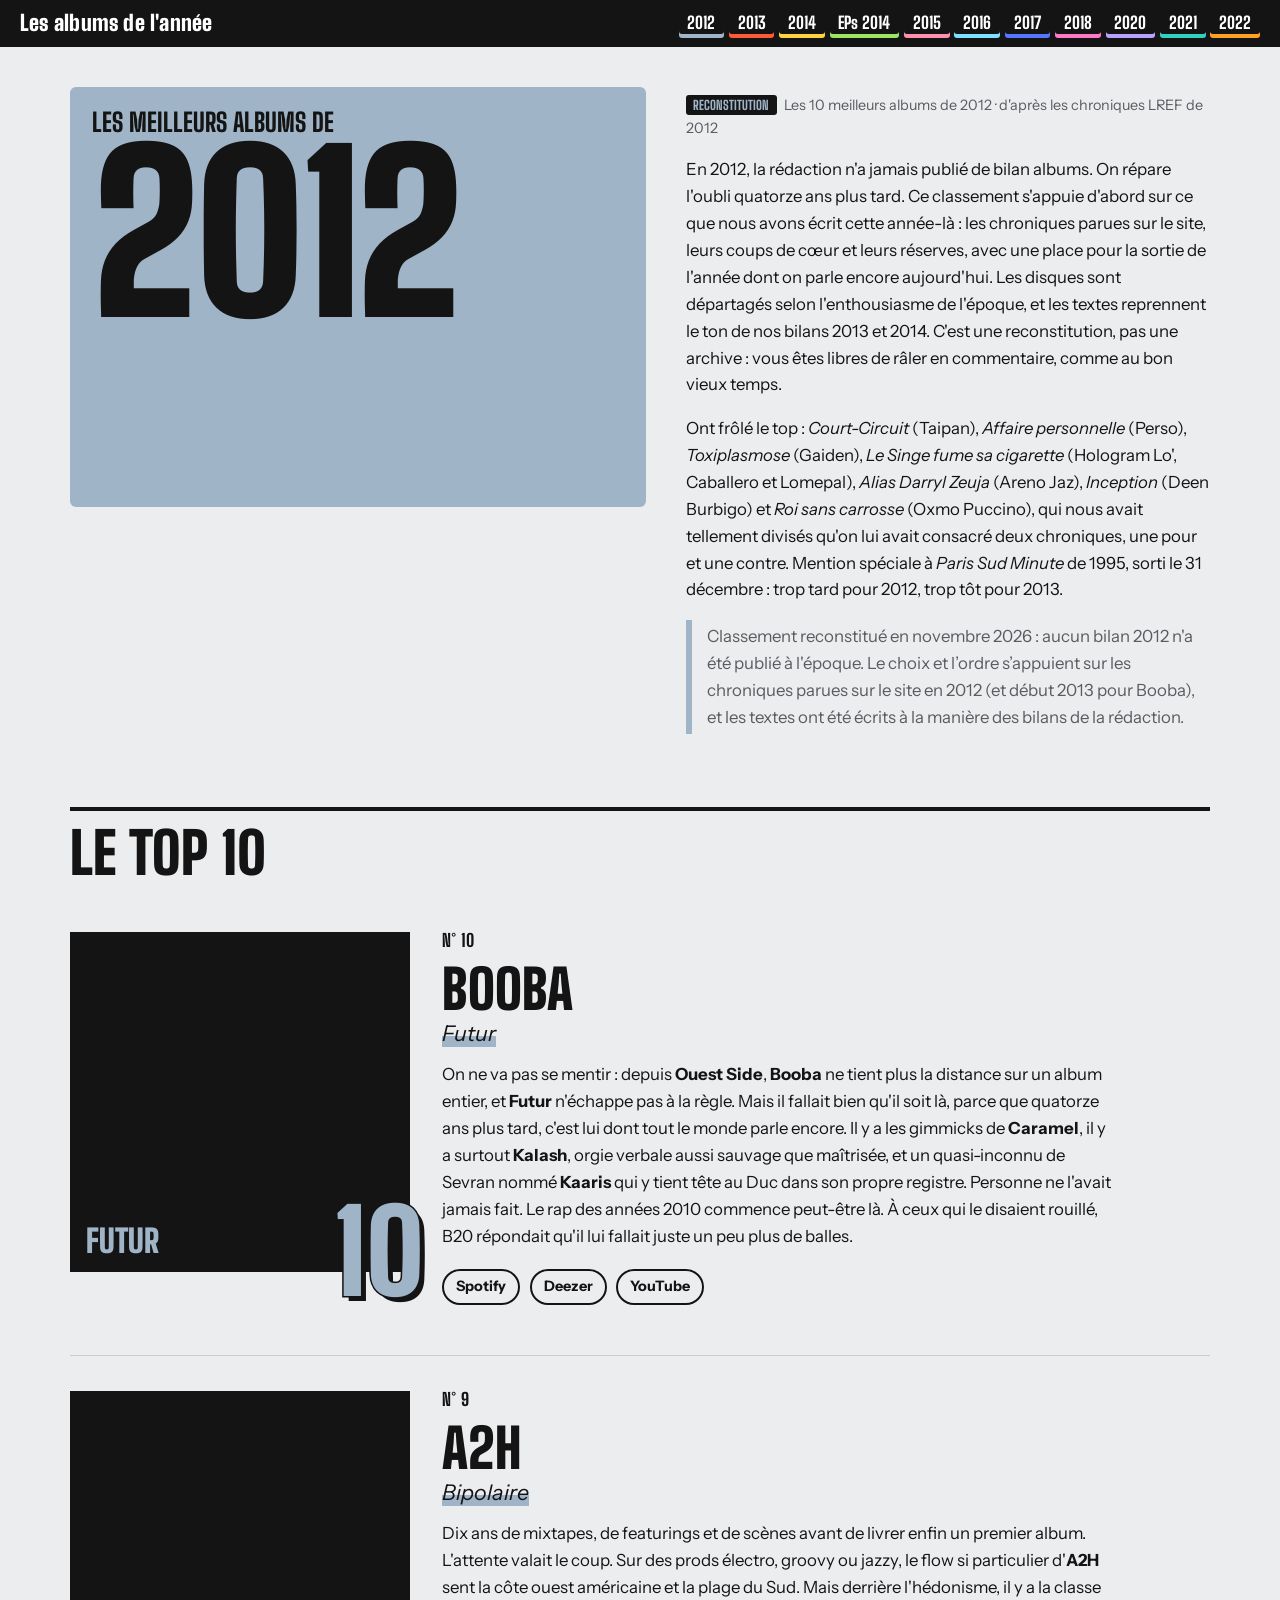
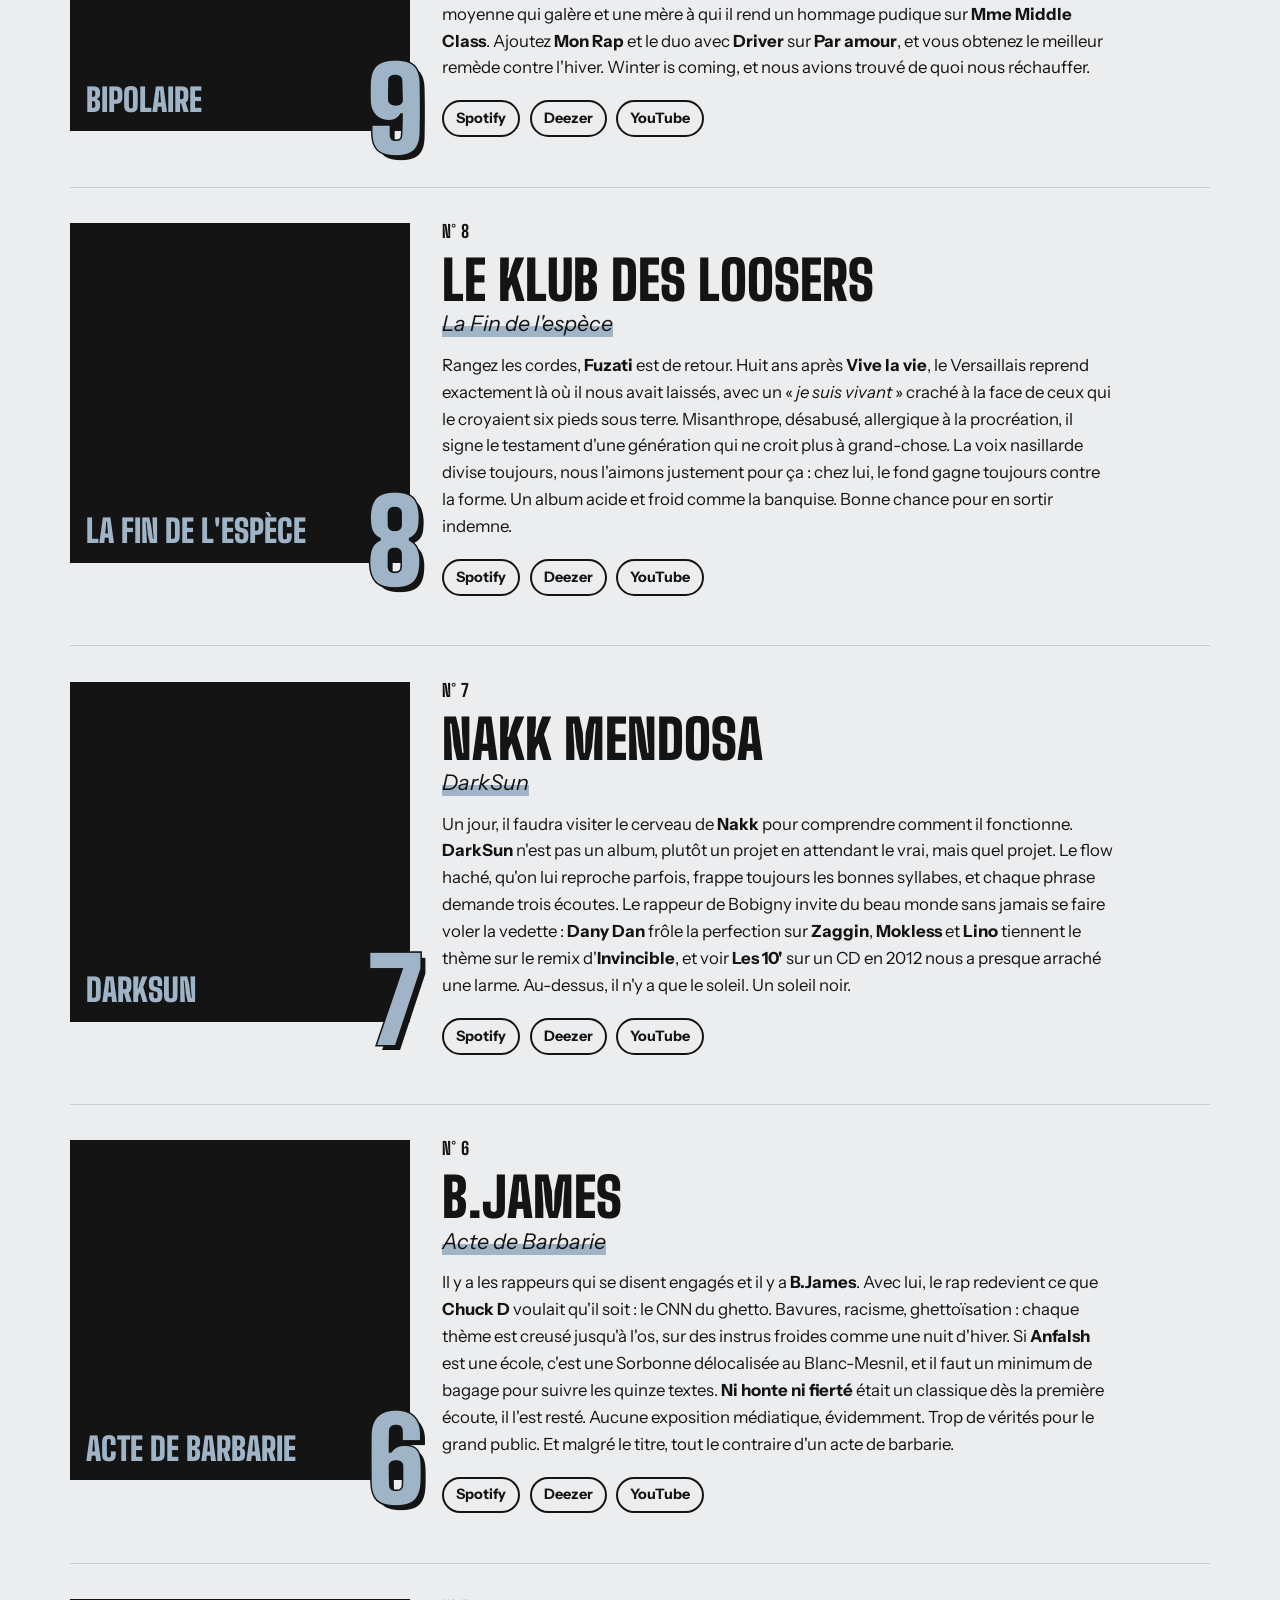
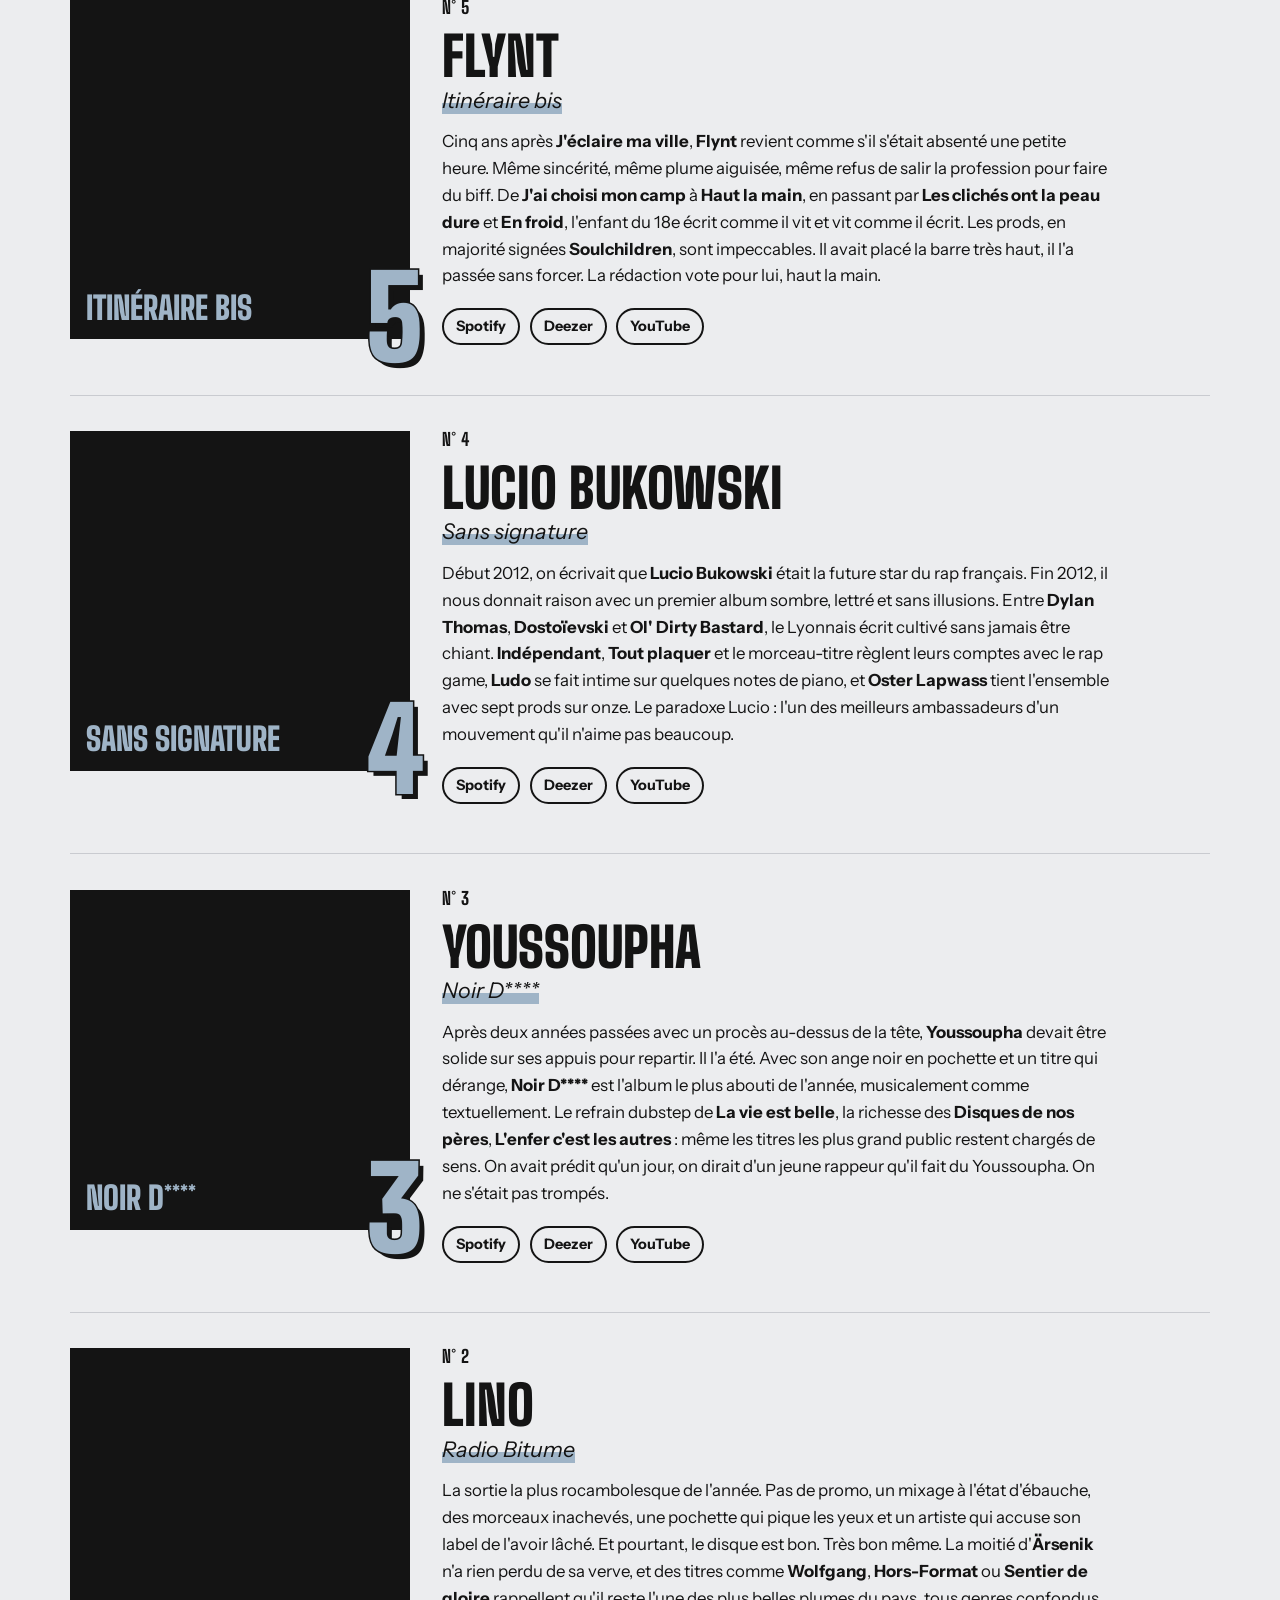
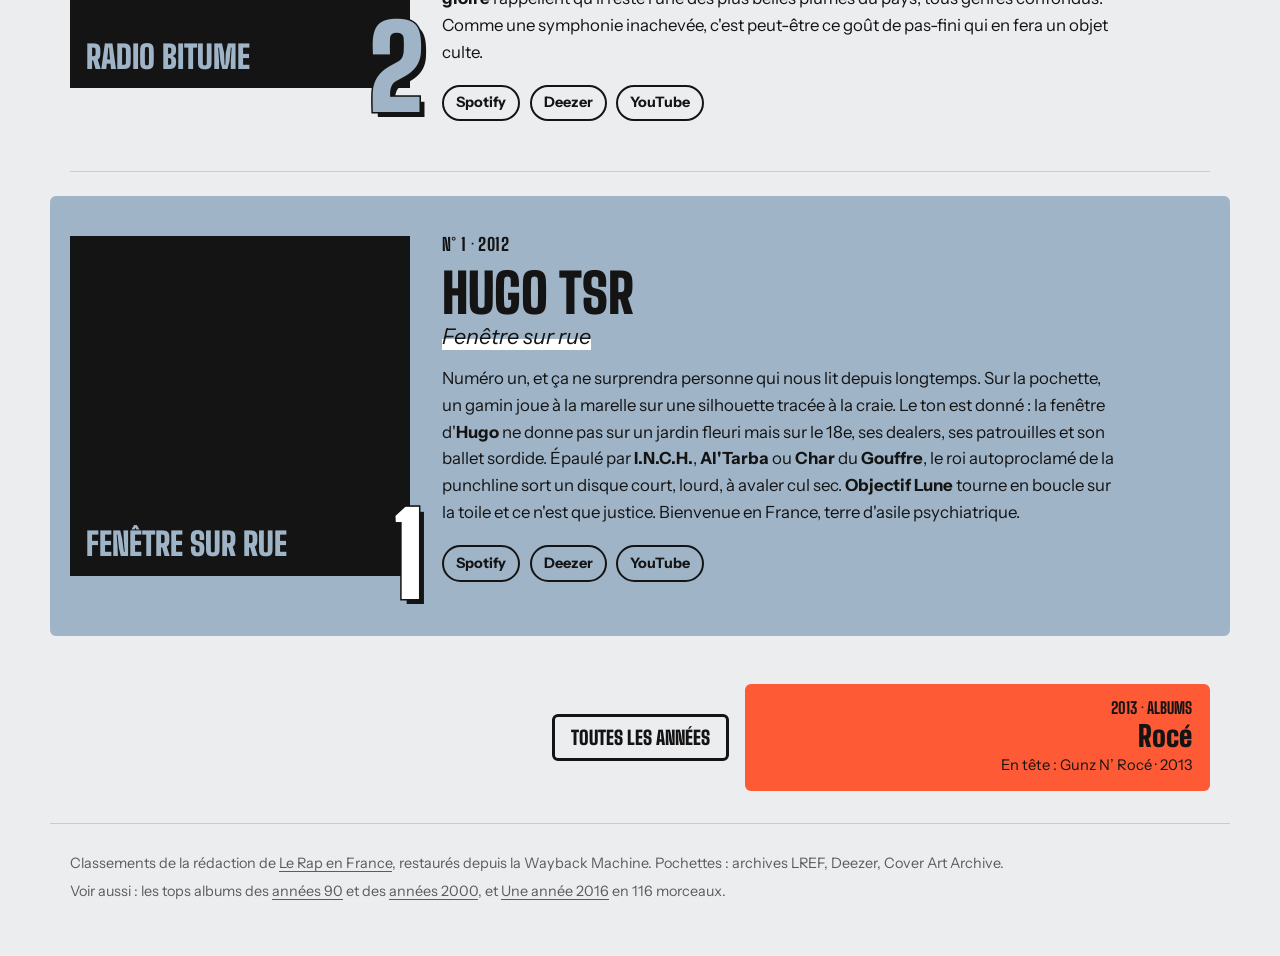
==== commit 4a585eae: "Top 2012 : Hugo TSR n° 1, Lino n° 2 Co-Authored-By: Claude Opus 5.5 <noreply@anthropic.com> Claude-S" ====
--- a/2012/index.html
+++ b/2012/index.html
@@ -67,101 +67,101 @@
   </div>
 </li><li class="al" id="n7">
   <div class="sleeve">
-    <span class="ph" aria-hidden="true">Fenêtre sur rue</span>
-    <img src="" alt="Pochette de Fenêtre sur rue, Hugo TSR" loading="lazy" onerror="this.remove()">
+    <span class="ph" aria-hidden="true">DarkSun</span>
+    <img src="https://cdn-images.dzcdn.net/images/cover/d6845292beae24b903302585e9536059/500x500-000000-80-0-0.jpg" alt="Pochette de DarkSun, Nakk Mendosa" loading="lazy" onerror="this.remove()">
     <span class="rk" aria-hidden="true">7</span>
   </div>
   <div class="tx">
     <p class="pos">N° 7</p>
-    <h2><span class="ar">Hugo TSR</span> <span class="ti">Fenêtre sur rue</span></h2>
-    <p>Sur la pochette, un gamin joue à la marelle sur une silhouette tracée à la craie. Le ton est donné : la fenêtre d'<strong>Hugo</strong> ne donne pas sur un jardin fleuri mais sur le 18e, ses dealers, ses patrouilles et son ballet sordide. Épaulé par <strong>I.N.C.H.</strong>, <strong>Al'Tarba</strong> ou <strong>Char</strong> du <strong>Gouffre</strong>, le roi autoproclamé de la punchline sort un disque court, lourd, à avaler cul sec. <strong>Objectif Lune</strong> tourne en boucle sur la toile et ce n'est que justice. Bienvenue en France, terre d'asile psychiatrique.</p>
-    <p class="ls"><a href="https://open.spotify.com/search/Hugo%20TSR%20Fen%C3%AAtre%20sur%20rue">Spotify</a>
-    <a href="https://www.deezer.com/search/Hugo%20TSR%20Fen%C3%AAtre%20sur%20rue/album">Deezer</a>
-    <a href="https://www.youtube.com/results?search_query=Hugo+TSR+Fen%C3%AAtre+sur+rue">YouTube</a></p>
+    <h2><span class="ar">Nakk Mendosa</span> <span class="ti">DarkSun</span></h2>
+    <p>Un jour, il faudra visiter le cerveau de <strong>Nakk</strong> pour comprendre comment il fonctionne. <strong>DarkSun</strong> n'est pas un album, plutôt un projet en attendant le vrai, mais quel projet. Le flow haché, qu'on lui reproche parfois, frappe toujours les bonnes syllabes, et chaque phrase demande trois écoutes. Le rappeur de Bobigny invite du beau monde sans jamais se faire voler la vedette : <strong>Dany Dan</strong> frôle la perfection sur <strong>Zaggin</strong>, <strong>Mokless</strong> et <strong>Lino</strong> tiennent le thème sur le remix d'<strong>Invincible</strong>, et voir <strong>Les 10'</strong> sur un CD en 2012 nous a presque arraché une larme. Au-dessus, il n'y a que le soleil. Un soleil noir.</p>
+    <p class="ls"><a href="https://open.spotify.com/search/Nakk%20Mendosa%20DarkSun">Spotify</a>
+    <a href="https://www.deezer.com/search/Nakk%20Mendosa%20DarkSun/album">Deezer</a>
+    <a href="https://www.youtube.com/results?search_query=Nakk+Mendosa+DarkSun">YouTube</a></p>
   </div>
 </li><li class="al" id="n6">
   <div class="sleeve">
-    <span class="ph" aria-hidden="true">Radio Bitume</span>
-    <img src="" alt="Pochette de Radio Bitume, Lino" loading="lazy" onerror="this.remove()">
+    <span class="ph" aria-hidden="true">Acte de Barbarie</span>
+    <img src="https://cdn-images.dzcdn.net/images/cover/b4b9f5e3f73b3333695ffad206b4ac5c/500x500-000000-80-0-0.jpg" alt="Pochette de Acte de Barbarie, B.James" loading="lazy" onerror="this.remove()">
     <span class="rk" aria-hidden="true">6</span>
   </div>
   <div class="tx">
     <p class="pos">N° 6</p>
+    <h2><span class="ar">B.James</span> <span class="ti">Acte de Barbarie</span></h2>
+    <p>Il y a les rappeurs qui se disent engagés et il y a <strong>B.James</strong>. Avec lui, le rap redevient ce que <strong>Chuck D</strong> voulait qu'il soit : le CNN du ghetto. Bavures, racisme, ghettoïsation : chaque thème est creusé jusqu'à l'os, sur des instrus froides comme une nuit d'hiver. Si <strong>Anfalsh</strong> est une école, c'est une Sorbonne délocalisée au Blanc-Mesnil, et il faut un minimum de bagage pour suivre les quinze textes. <strong>Ni honte ni fierté</strong> était un classique dès la première écoute, il l'est resté. Aucune exposition médiatique, évidemment. Trop de vérités pour le grand public. Et malgré le titre, tout le contraire d'un acte de barbarie.</p>
+    <p class="ls"><a href="https://open.spotify.com/search/B.James%20Acte%20de%20Barbarie">Spotify</a>
+    <a href="https://www.deezer.com/search/B.James%20Acte%20de%20Barbarie/album">Deezer</a>
+    <a href="https://www.youtube.com/results?search_query=B.James+Acte+de+Barbarie">YouTube</a></p>
+  </div>
+</li><li class="al" id="n5">
+  <div class="sleeve">
+    <span class="ph" aria-hidden="true">Itinéraire bis</span>
+    <img src="" alt="Pochette de Itinéraire bis, Flynt" loading="lazy" onerror="this.remove()">
+    <span class="rk" aria-hidden="true">5</span>
+  </div>
+  <div class="tx">
+    <p class="pos">N° 5</p>
+    <h2><span class="ar">Flynt</span> <span class="ti">Itinéraire bis</span></h2>
+    <p>Cinq ans après <strong>J'éclaire ma ville</strong>, <strong>Flynt</strong> revient comme s'il s'était absenté une petite heure. Même sincérité, même plume aiguisée, même refus de salir la profession pour faire du biff. De <strong>J'ai choisi mon camp</strong> à <strong>Haut la main</strong>, en passant par <strong>Les clichés ont la peau dure</strong> et <strong>En froid</strong>, l'enfant du 18e écrit comme il vit et vit comme il écrit. Les prods, en majorité signées <strong>Soulchildren</strong>, sont impeccables. Il avait placé la barre très haut, il l'a passée sans forcer. La rédaction vote pour lui, haut la main.</p>
+    <p class="ls"><a href="https://open.spotify.com/search/Flynt%20Itin%C3%A9raire%20bis">Spotify</a>
+    <a href="https://www.deezer.com/search/Flynt%20Itin%C3%A9raire%20bis/album">Deezer</a>
+    <a href="https://www.youtube.com/results?search_query=Flynt+Itin%C3%A9raire+bis">YouTube</a></p>
+  </div>
+</li><li class="al" id="n4">
+  <div class="sleeve">
+    <span class="ph" aria-hidden="true">Sans signature</span>
+    <img src="" alt="Pochette de Sans signature, Lucio Bukowski" loading="lazy" onerror="this.remove()">
+    <span class="rk" aria-hidden="true">4</span>
+  </div>
+  <div class="tx">
+    <p class="pos">N° 4</p>
+    <h2><span class="ar">Lucio Bukowski</span> <span class="ti">Sans signature</span></h2>
+    <p>Début 2012, on écrivait que <strong>Lucio Bukowski</strong> était la future star du rap français. Fin 2012, il nous donnait raison avec un premier album sombre, lettré et sans illusions. Entre <strong>Dylan Thomas</strong>, <strong>Dostoïevski</strong> et <strong>Ol' Dirty Bastard</strong>, le Lyonnais écrit cultivé sans jamais être chiant. <strong>Indépendant</strong>, <strong>Tout plaquer</strong> et le morceau-titre règlent leurs comptes avec le rap game, <strong>Ludo</strong> se fait intime sur quelques notes de piano, et <strong>Oster Lapwass</strong> tient l'ensemble avec sept prods sur onze. Le paradoxe Lucio : l'un des meilleurs ambassadeurs d'un mouvement qu'il n'aime pas beaucoup.</p>
+    <p class="ls"><a href="https://open.spotify.com/search/Lucio%20Bukowski%20Sans%20signature">Spotify</a>
+    <a href="https://www.deezer.com/search/Lucio%20Bukowski%20Sans%20signature/album">Deezer</a>
+    <a href="https://www.youtube.com/results?search_query=Lucio+Bukowski+Sans+signature">YouTube</a></p>
+  </div>
+</li><li class="al" id="n3">
+  <div class="sleeve">
+    <span class="ph" aria-hidden="true">Noir D****</span>
+    <img src="" alt="Pochette de Noir D****, Youssoupha" loading="lazy" onerror="this.remove()">
+    <span class="rk" aria-hidden="true">3</span>
+  </div>
+  <div class="tx">
+    <p class="pos">N° 3</p>
+    <h2><span class="ar">Youssoupha</span> <span class="ti">Noir D****</span></h2>
+    <p>Après deux années passées avec un procès au-dessus de la tête, <strong>Youssoupha</strong> devait être solide sur ses appuis pour repartir. Il l'a été. Avec son ange noir en pochette et un titre qui dérange, <strong>Noir D****</strong> est l'album le plus abouti de l'année, musicalement comme textuellement. Le refrain dubstep de <strong>La vie est belle</strong>, la richesse des <strong>Disques de nos pères</strong>, <strong>L'enfer c'est les autres</strong> : même les titres les plus grand public restent chargés de sens. On avait prédit qu'un jour, on dirait d'un jeune rappeur qu'il fait du Youssoupha. On ne s'était pas trompés.</p>
+    <p class="ls"><a href="https://open.spotify.com/search/Youssoupha%20Noir%20D%2A%2A%2A%2A">Spotify</a>
+    <a href="https://www.deezer.com/search/Youssoupha%20Noir%20D%2A%2A%2A%2A/album">Deezer</a>
+    <a href="https://www.youtube.com/results?search_query=Youssoupha+Noir+D%2A%2A%2A%2A">YouTube</a></p>
+  </div>
+</li><li class="al" id="n2">
+  <div class="sleeve">
+    <span class="ph" aria-hidden="true">Radio Bitume</span>
+    <img src="" alt="Pochette de Radio Bitume, Lino" loading="lazy" onerror="this.remove()">
+    <span class="rk" aria-hidden="true">2</span>
+  </div>
+  <div class="tx">
+    <p class="pos">N° 2</p>
     <h2><span class="ar">Lino</span> <span class="ti">Radio Bitume</span></h2>
     <p>La sortie la plus rocambolesque de l'année. Pas de promo, un mixage à l'état d'ébauche, des morceaux inachevés, une pochette qui pique les yeux et un artiste qui accuse son label de l'avoir lâché. Et pourtant, le disque est bon. Très bon même. La moitié d'<strong>Ärsenik</strong> n'a rien perdu de sa verve, et des titres comme <strong>Wolfgang</strong>, <strong>Hors-Format</strong> ou <strong>Sentier de gloire</strong> rappellent qu'il reste l'une des plus belles plumes du pays, tous genres confondus. Comme une symphonie inachevée, c'est peut-être ce goût de pas-fini qui en fera un objet culte.</p>
     <p class="ls"><a href="https://open.spotify.com/search/Lino%20Radio%20Bitume">Spotify</a>
     <a href="https://www.deezer.com/search/Lino%20Radio%20Bitume/album">Deezer</a>
     <a href="https://www.youtube.com/results?search_query=Lino+Radio+Bitume">YouTube</a></p>
   </div>
-</li><li class="al" id="n5">
-  <div class="sleeve">
-    <span class="ph" aria-hidden="true">DarkSun</span>
-    <img src="https://cdn-images.dzcdn.net/images/cover/d6845292beae24b903302585e9536059/500x500-000000-80-0-0.jpg" alt="Pochette de DarkSun, Nakk Mendosa" loading="lazy" onerror="this.remove()">
-    <span class="rk" aria-hidden="true">5</span>
-  </div>
-  <div class="tx">
-    <p class="pos">N° 5</p>
-    <h2><span class="ar">Nakk Mendosa</span> <span class="ti">DarkSun</span></h2>
-    <p>Un jour, il faudra visiter le cerveau de <strong>Nakk</strong> pour comprendre comment il fonctionne. <strong>DarkSun</strong> n'est pas un album, plutôt un projet en attendant le vrai, mais quel projet. Le flow haché, qu'on lui reproche parfois, frappe toujours les bonnes syllabes, et chaque phrase demande trois écoutes. Le rappeur de Bobigny invite du beau monde sans jamais se faire voler la vedette : <strong>Dany Dan</strong> frôle la perfection sur <strong>Zaggin</strong>, <strong>Mokless</strong> et <strong>Lino</strong> tiennent le thème sur le remix d'<strong>Invincible</strong>, et voir <strong>Les 10'</strong> sur un CD en 2012 nous a presque arraché une larme. Au-dessus, il n'y a que le soleil. Un soleil noir.</p>
-    <p class="ls"><a href="https://open.spotify.com/search/Nakk%20Mendosa%20DarkSun">Spotify</a>
-    <a href="https://www.deezer.com/search/Nakk%20Mendosa%20DarkSun/album">Deezer</a>
-    <a href="https://www.youtube.com/results?search_query=Nakk+Mendosa+DarkSun">YouTube</a></p>
-  </div>
-</li><li class="al" id="n4">
-  <div class="sleeve">
-    <span class="ph" aria-hidden="true">Acte de Barbarie</span>
-    <img src="https://cdn-images.dzcdn.net/images/cover/b4b9f5e3f73b3333695ffad206b4ac5c/500x500-000000-80-0-0.jpg" alt="Pochette de Acte de Barbarie, B.James" loading="lazy" onerror="this.remove()">
-    <span class="rk" aria-hidden="true">4</span>
-  </div>
-  <div class="tx">
-    <p class="pos">N° 4</p>
-    <h2><span class="ar">B.James</span> <span class="ti">Acte de Barbarie</span></h2>
-    <p>Il y a les rappeurs qui se disent engagés et il y a <strong>B.James</strong>. Avec lui, le rap redevient ce que <strong>Chuck D</strong> voulait qu'il soit : le CNN du ghetto. Bavures, racisme, ghettoïsation : chaque thème est creusé jusqu'à l'os, sur des instrus froides comme une nuit d'hiver. Si <strong>Anfalsh</strong> est une école, c'est une Sorbonne délocalisée au Blanc-Mesnil, et il faut un minimum de bagage pour suivre les quinze textes. <strong>Ni honte ni fierté</strong> était un classique dès la première écoute, il l'est resté. Aucune exposition médiatique, évidemment. Trop de vérités pour le grand public. Et malgré le titre, tout le contraire d'un acte de barbarie.</p>
-    <p class="ls"><a href="https://open.spotify.com/search/B.James%20Acte%20de%20Barbarie">Spotify</a>
-    <a href="https://www.deezer.com/search/B.James%20Acte%20de%20Barbarie/album">Deezer</a>
-    <a href="https://www.youtube.com/results?search_query=B.James+Acte+de+Barbarie">YouTube</a></p>
-  </div>
-</li><li class="al" id="n3">
-  <div class="sleeve">
-    <span class="ph" aria-hidden="true">Itinéraire bis</span>
-    <img src="" alt="Pochette de Itinéraire bis, Flynt" loading="lazy" onerror="this.remove()">
-    <span class="rk" aria-hidden="true">3</span>
-  </div>
-  <div class="tx">
-    <p class="pos">N° 3</p>
-    <h2><span class="ar">Flynt</span> <span class="ti">Itinéraire bis</span></h2>
-    <p>Cinq ans après <strong>J'éclaire ma ville</strong>, <strong>Flynt</strong> revient comme s'il s'était absenté une petite heure. Même sincérité, même plume aiguisée, même refus de salir la profession pour faire du biff. De <strong>J'ai choisi mon camp</strong> à <strong>Haut la main</strong>, en passant par <strong>Les clichés ont la peau dure</strong> et <strong>En froid</strong>, l'enfant du 18e écrit comme il vit et vit comme il écrit. Les prods, en majorité signées <strong>Soulchildren</strong>, sont impeccables. Il avait placé la barre très haut, il l'a passée sans forcer. La rédaction vote pour lui, haut la main.</p>
-    <p class="ls"><a href="https://open.spotify.com/search/Flynt%20Itin%C3%A9raire%20bis">Spotify</a>
-    <a href="https://www.deezer.com/search/Flynt%20Itin%C3%A9raire%20bis/album">Deezer</a>
-    <a href="https://www.youtube.com/results?search_query=Flynt+Itin%C3%A9raire+bis">YouTube</a></p>
-  </div>
-</li><li class="al" id="n2">
-  <div class="sleeve">
-    <span class="ph" aria-hidden="true">Sans signature</span>
-    <img src="" alt="Pochette de Sans signature, Lucio Bukowski" loading="lazy" onerror="this.remove()">
-    <span class="rk" aria-hidden="true">2</span>
-  </div>
-  <div class="tx">
-    <p class="pos">N° 2</p>
-    <h2><span class="ar">Lucio Bukowski</span> <span class="ti">Sans signature</span></h2>
-    <p>Début 2012, on écrivait que <strong>Lucio Bukowski</strong> était la future star du rap français. Fin 2012, il nous donnait raison avec un premier album sombre, lettré et sans illusions. Entre <strong>Dylan Thomas</strong>, <strong>Dostoïevski</strong> et <strong>Ol' Dirty Bastard</strong>, le Lyonnais écrit cultivé sans jamais être chiant. <strong>Indépendant</strong>, <strong>Tout plaquer</strong> et le morceau-titre règlent leurs comptes avec le rap game, <strong>Ludo</strong> se fait intime sur quelques notes de piano, et <strong>Oster Lapwass</strong> tient l'ensemble avec sept prods sur onze. Le paradoxe Lucio : l'un des meilleurs ambassadeurs d'un mouvement qu'il n'aime pas beaucoup.</p>
-    <p class="ls"><a href="https://open.spotify.com/search/Lucio%20Bukowski%20Sans%20signature">Spotify</a>
-    <a href="https://www.deezer.com/search/Lucio%20Bukowski%20Sans%20signature/album">Deezer</a>
-    <a href="https://www.youtube.com/results?search_query=Lucio+Bukowski+Sans+signature">YouTube</a></p>
-  </div>
 </li><li class="al one" id="n1">
   <div class="sleeve">
-    <span class="ph" aria-hidden="true">Noir D****</span>
-    <img src="" alt="Pochette de Noir D****, Youssoupha" loading="lazy" onerror="this.remove()">
+    <span class="ph" aria-hidden="true">Fenêtre sur rue</span>
+    <img src="" alt="Pochette de Fenêtre sur rue, Hugo TSR" loading="lazy" onerror="this.remove()">
     <span class="rk" aria-hidden="true">1</span>
   </div>
   <div class="tx">
     <p class="pos">N° 1 · 2012</p>
-    <h2><span class="ar">Youssoupha</span> <span class="ti">Noir D****</span></h2>
-    <p>Forcément. Après deux années passées avec un procès au-dessus de la tête, <strong>Youssoupha</strong> devait être solide sur ses appuis pour repartir. Il l'a été. Avec son ange noir en pochette et un titre qui dérange, <strong>Noir D****</strong> est l'album le plus abouti de l'année, musicalement comme textuellement. Le refrain dubstep de <strong>La vie est belle</strong>, la richesse des <strong>Disques de nos pères</strong>, <strong>L'enfer c'est les autres</strong> : même les titres les plus grand public restent chargés de sens. On avait prédit qu'un jour, on dirait d'un jeune rappeur qu'il fait du Youssoupha. On ne s'était pas trompés.</p>
-    <p class="ls"><a href="https://open.spotify.com/search/Youssoupha%20Noir%20D%2A%2A%2A%2A">Spotify</a>
-    <a href="https://www.deezer.com/search/Youssoupha%20Noir%20D%2A%2A%2A%2A/album">Deezer</a>
-    <a href="https://www.youtube.com/results?search_query=Youssoupha+Noir+D%2A%2A%2A%2A">YouTube</a></p>
+    <h2><span class="ar">Hugo TSR</span> <span class="ti">Fenêtre sur rue</span></h2>
+    <p>Numéro un, et ça ne surprendra personne qui nous lit depuis longtemps. Sur la pochette, un gamin joue à la marelle sur une silhouette tracée à la craie. Le ton est donné : la fenêtre d'<strong>Hugo</strong> ne donne pas sur un jardin fleuri mais sur le 18e, ses dealers, ses patrouilles et son ballet sordide. Épaulé par <strong>I.N.C.H.</strong>, <strong>Al'Tarba</strong> ou <strong>Char</strong> du <strong>Gouffre</strong>, le roi autoproclamé de la punchline sort un disque court, lourd, à avaler cul sec. <strong>Objectif Lune</strong> tourne en boucle sur la toile et ce n'est que justice. Bienvenue en France, terre d'asile psychiatrique.</p>
+    <p class="ls"><a href="https://open.spotify.com/search/Hugo%20TSR%20Fen%C3%AAtre%20sur%20rue">Spotify</a>
+    <a href="https://www.deezer.com/search/Hugo%20TSR%20Fen%C3%AAtre%20sur%20rue/album">Deezer</a>
+    <a href="https://www.youtube.com/results?search_query=Hugo+TSR+Fen%C3%AAtre+sur+rue">YouTube</a></p>
   </div>
 </li>
 </ol>
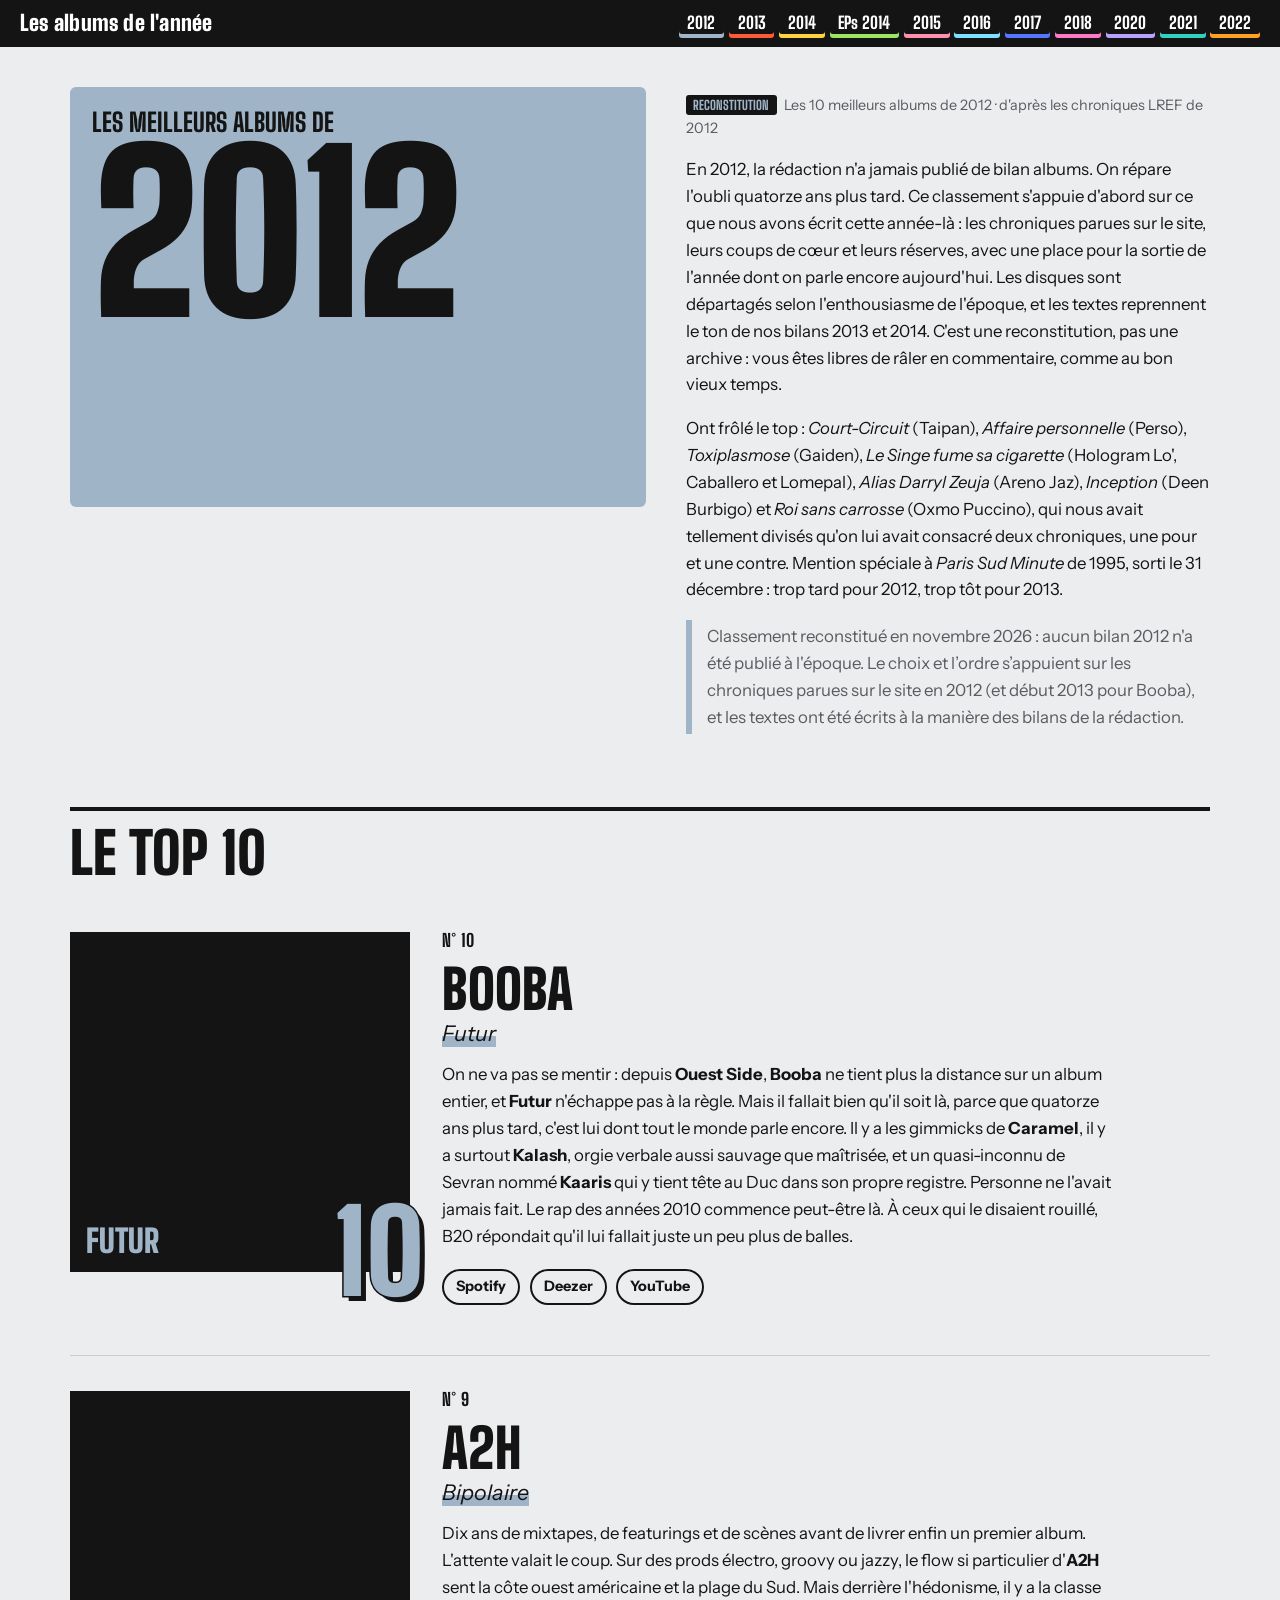
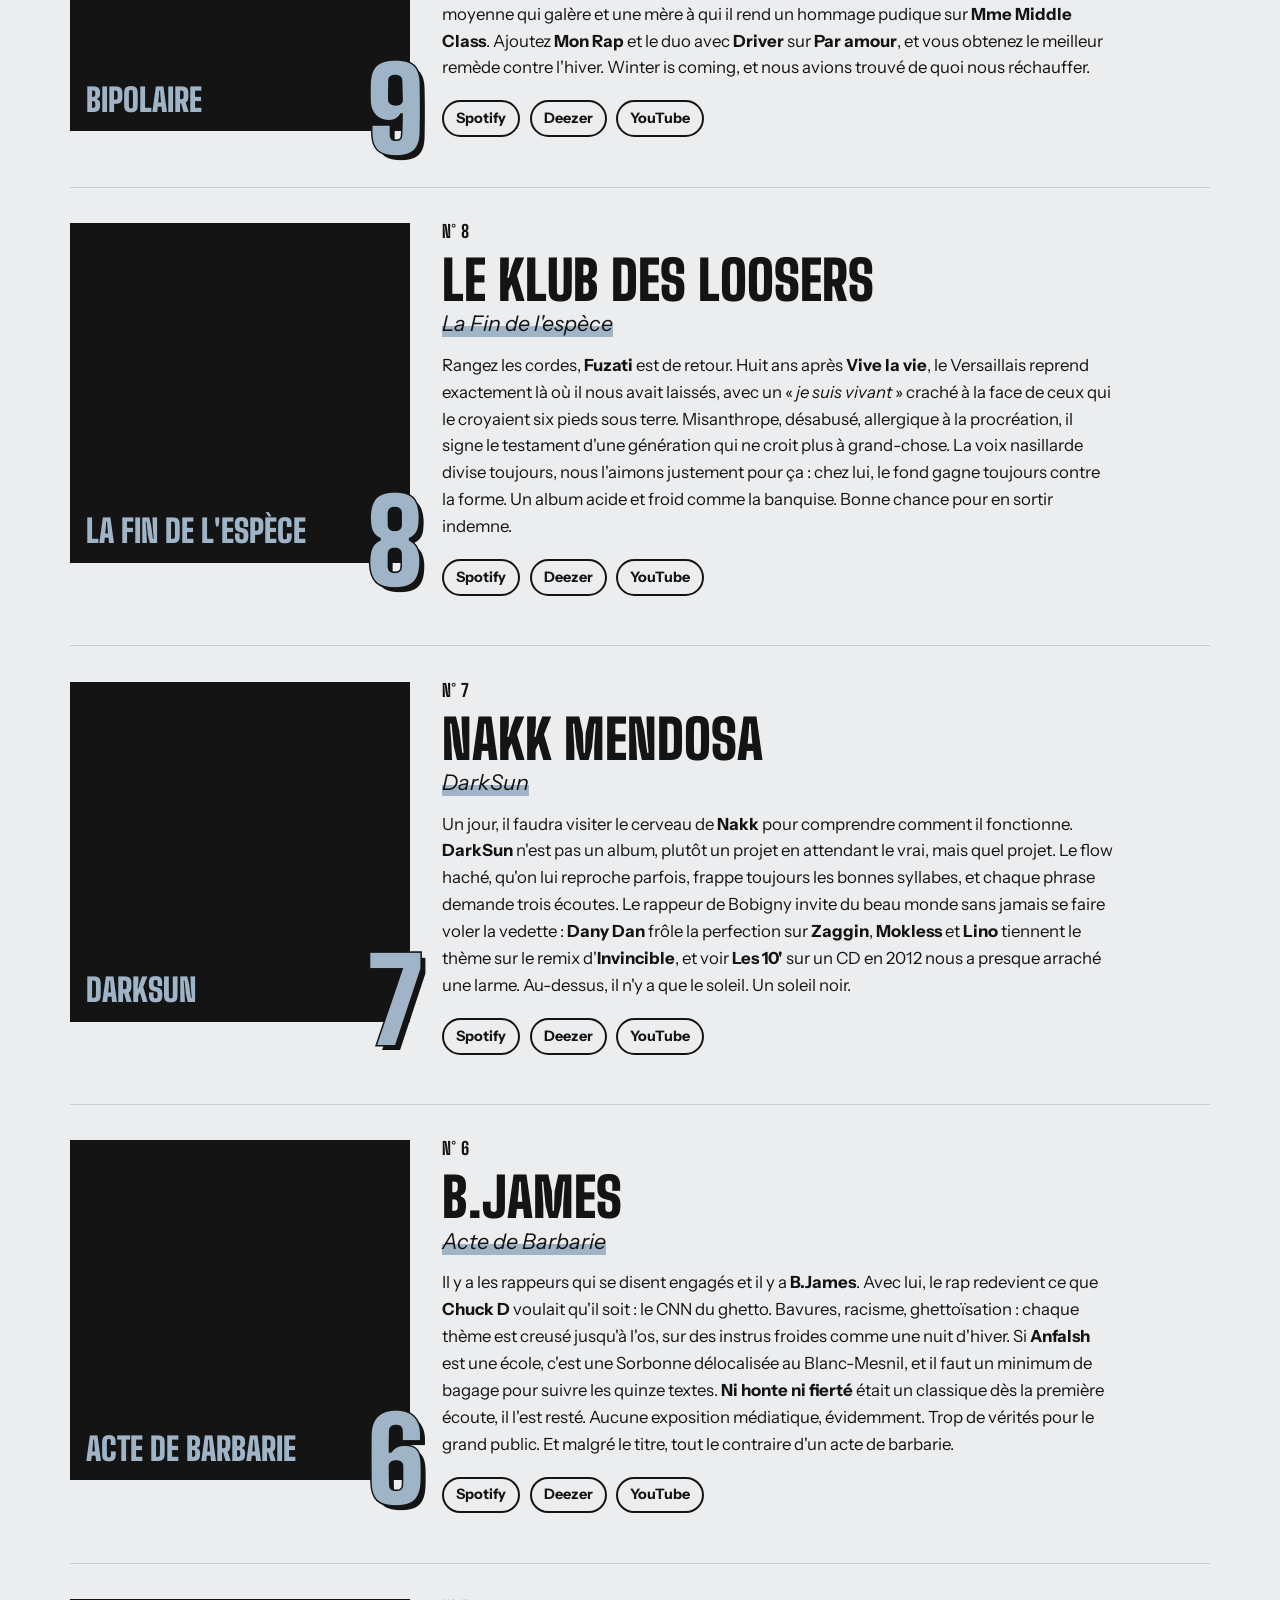
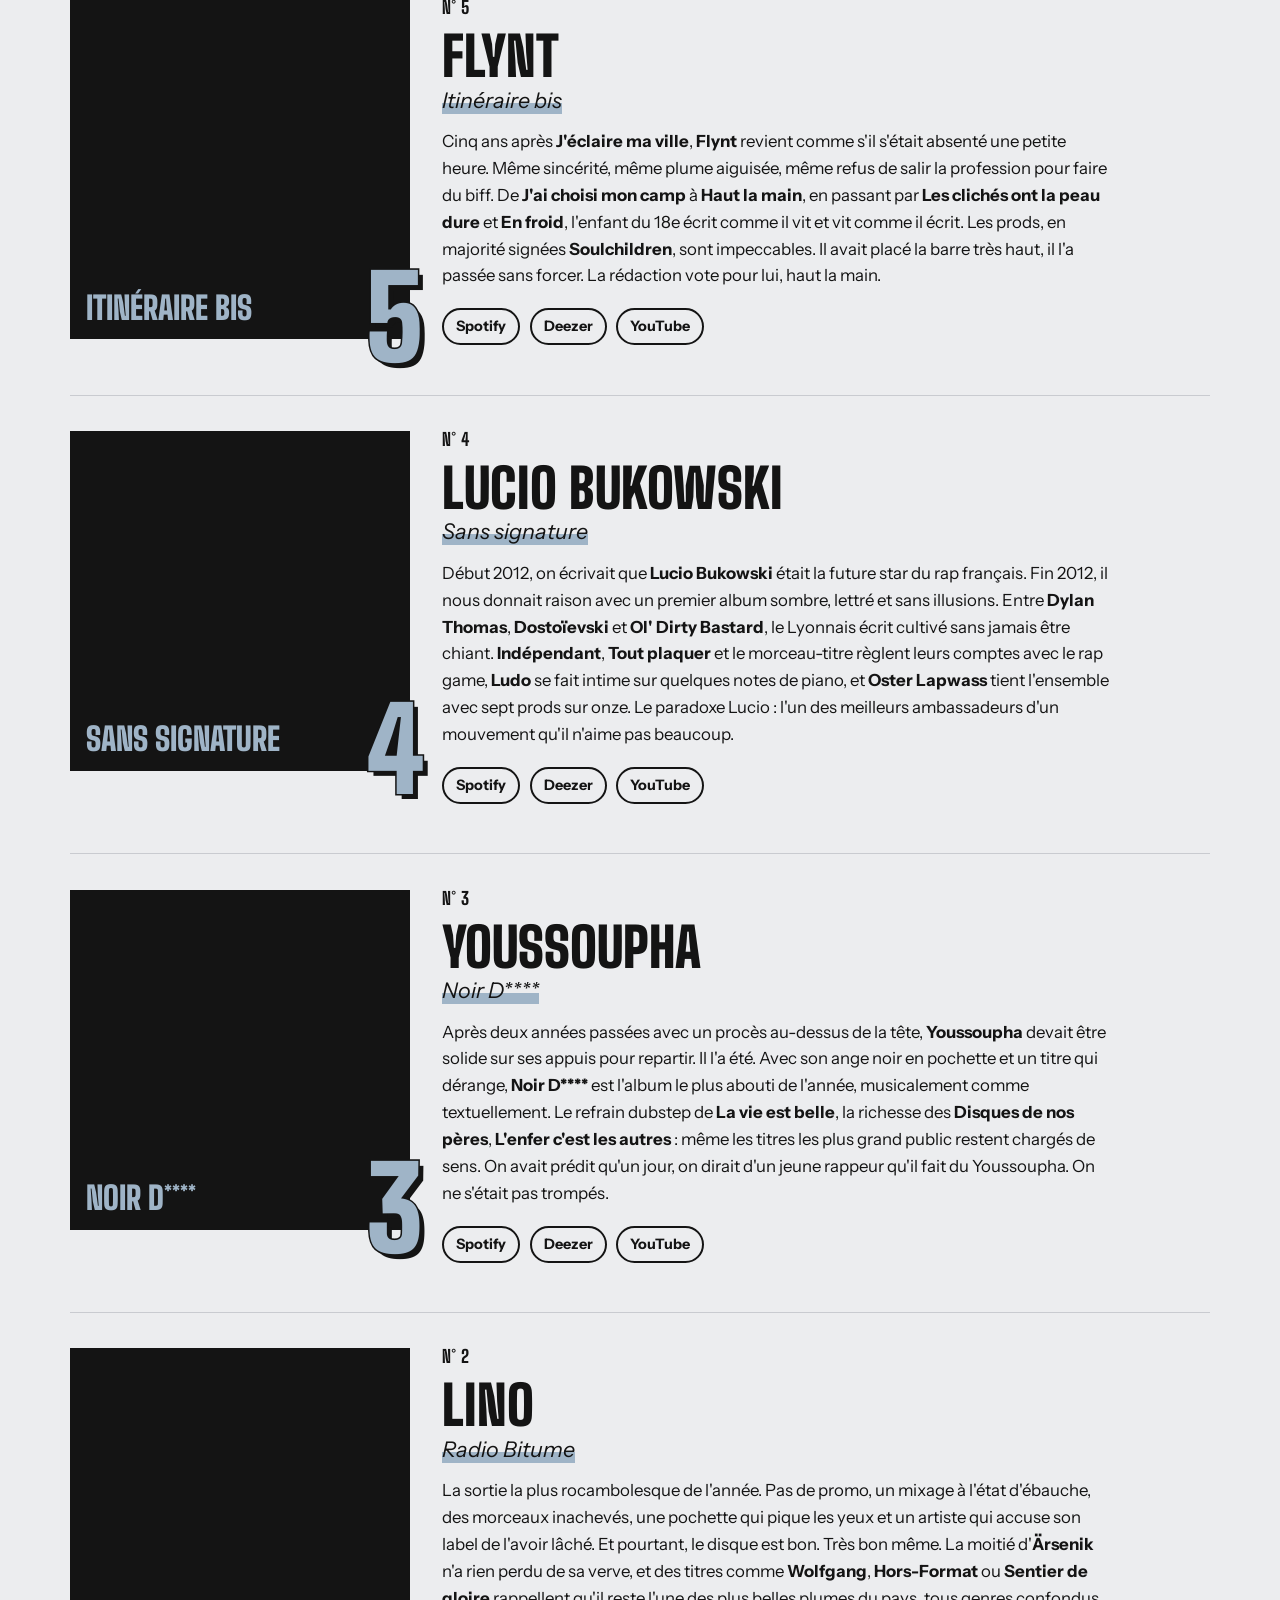
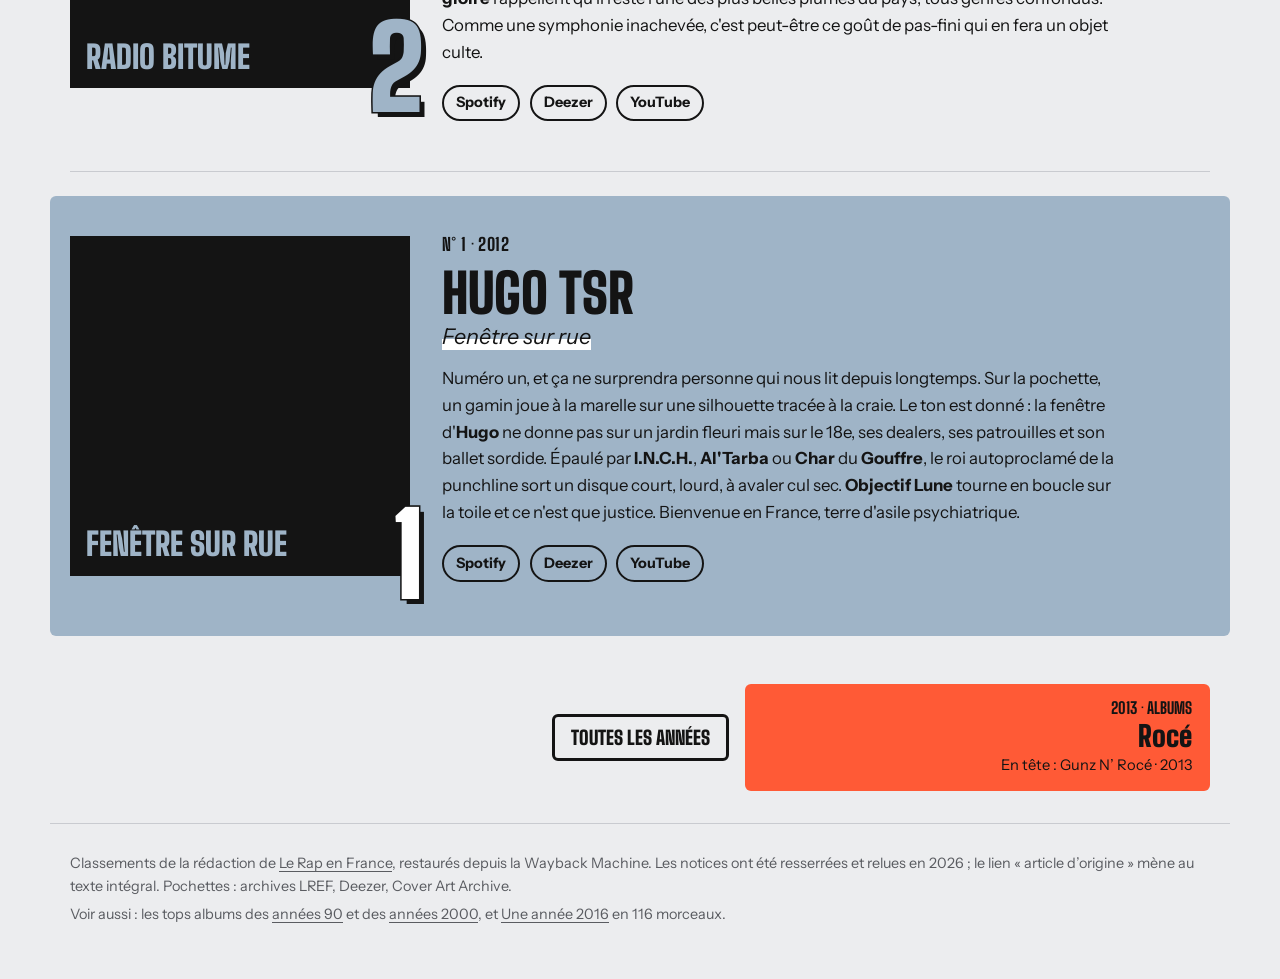
==== commit d8c93a52: "Notices resserrées Co-Authored-By: Claude Opus 5.5 <noreply@anthropic.com> Claude-Session: https://c" ====
--- a/2012/index.html
+++ b/2012/index.html
@@ -13,7 +13,7 @@
   <div class="ywrap">
     <p class="kind">Les meilleurs albums de</p>
     <h1>2012</h1>
-    <div class="stack" aria-hidden="true"></div>
+    <div class="stack" aria-hidden="true"><img src="https://cdn-images.dzcdn.net/images/cover/addedd991e98eeec4923bd95ccd744d5/500x500-000000-80-0-0.jpg" alt="" onerror="this.remove()"><img src="https://coverartarchive.org/release-group/1537b94b-09a0-4235-9ebe-76479577240c/front-500" alt="" onerror="this.remove()"><img src="https://cdn-images.dzcdn.net/images/cover/7513c070b04db33795e624a43ef6748a/500x500-000000-80-0-0.jpg" alt="" onerror="this.remove()"></div>
   </div>
   <div class="lede">
     <p class="by"><span class="tag">Reconstitution</span> Les 10 meilleurs albums de 2012 · d'après les chroniques LREF de 2012</p>
@@ -40,7 +40,7 @@
 </li><li class="al" id="n9">
   <div class="sleeve">
     <span class="ph" aria-hidden="true">Bipolaire</span>
-    <img src="" alt="Pochette de Bipolaire, A2H" loading="lazy" onerror="this.remove()">
+    <img src="https://cdn-images.dzcdn.net/images/cover/09489bc06d8c89b75203f91fb339d902/500x500-000000-80-0-0.jpg" alt="Pochette de Bipolaire, A2H" loading="lazy" onerror="this.remove()">
     <span class="rk" aria-hidden="true">9</span>
   </div>
   <div class="tx">
@@ -54,7 +54,7 @@
 </li><li class="al" id="n8">
   <div class="sleeve">
     <span class="ph" aria-hidden="true">La Fin de l&#x27;espèce</span>
-    <img src="" alt="Pochette de La Fin de l&#x27;espèce, Le Klub des Loosers" loading="lazy" onerror="this.remove()">
+    <img src="https://cdn-images.dzcdn.net/images/cover/ba9425d3c03d5ac240a48b2fac33d948/500x500-000000-80-0-0.jpg" alt="Pochette de La Fin de l&#x27;espèce, Le Klub des Loosers" loading="lazy" onerror="this.remove()">
     <span class="rk" aria-hidden="true">8</span>
   </div>
   <div class="tx">
@@ -96,7 +96,7 @@
 </li><li class="al" id="n5">
   <div class="sleeve">
     <span class="ph" aria-hidden="true">Itinéraire bis</span>
-    <img src="" alt="Pochette de Itinéraire bis, Flynt" loading="lazy" onerror="this.remove()">
+    <img src="https://cdn-images.dzcdn.net/images/cover/3a122aba6c3a1ed0fa78aee55bb22b7e/500x500-000000-80-0-0.jpg" alt="Pochette de Itinéraire bis, Flynt" loading="lazy" onerror="this.remove()">
     <span class="rk" aria-hidden="true">5</span>
   </div>
   <div class="tx">
@@ -110,7 +110,7 @@
 </li><li class="al" id="n4">
   <div class="sleeve">
     <span class="ph" aria-hidden="true">Sans signature</span>
-    <img src="" alt="Pochette de Sans signature, Lucio Bukowski" loading="lazy" onerror="this.remove()">
+    <img src="https://cdn-images.dzcdn.net/images/cover/b763c38edabf6169d8072da2513d7ea4/500x500-000000-80-0-0.jpg" alt="Pochette de Sans signature, Lucio Bukowski" loading="lazy" onerror="this.remove()">
     <span class="rk" aria-hidden="true">4</span>
   </div>
   <div class="tx">
@@ -124,7 +124,7 @@
 </li><li class="al" id="n3">
   <div class="sleeve">
     <span class="ph" aria-hidden="true">Noir D****</span>
-    <img src="" alt="Pochette de Noir D****, Youssoupha" loading="lazy" onerror="this.remove()">
+    <img src="https://cdn-images.dzcdn.net/images/cover/7513c070b04db33795e624a43ef6748a/500x500-000000-80-0-0.jpg" alt="Pochette de Noir D****, Youssoupha" loading="lazy" onerror="this.remove()">
     <span class="rk" aria-hidden="true">3</span>
   </div>
   <div class="tx">
@@ -138,7 +138,7 @@
 </li><li class="al" id="n2">
   <div class="sleeve">
     <span class="ph" aria-hidden="true">Radio Bitume</span>
-    <img src="" alt="Pochette de Radio Bitume, Lino" loading="lazy" onerror="this.remove()">
+    <img src="https://coverartarchive.org/release-group/1537b94b-09a0-4235-9ebe-76479577240c/front-500" alt="Pochette de Radio Bitume, Lino" loading="lazy" onerror="this.remove()">
     <span class="rk" aria-hidden="true">2</span>
   </div>
   <div class="tx">
@@ -152,7 +152,7 @@
 </li><li class="al one" id="n1">
   <div class="sleeve">
     <span class="ph" aria-hidden="true">Fenêtre sur rue</span>
-    <img src="" alt="Pochette de Fenêtre sur rue, Hugo TSR" loading="lazy" onerror="this.remove()">
+    <img src="https://cdn-images.dzcdn.net/images/cover/addedd991e98eeec4923bd95ccd744d5/500x500-000000-80-0-0.jpg" alt="Pochette de Fenêtre sur rue, Hugo TSR" loading="lazy" onerror="this.remove()">
     <span class="rk" aria-hidden="true">1</span>
   </div>
   <div class="tx">
@@ -167,5 +167,5 @@
 </ol>
 <nav class="pager" aria-label="Autres années"><span></span><a class="all" href="/">Toutes les années</a><a class="next" href="/2013/" style="--c:#FF5A36"><small>2013 · albums</small><b>Rocé</b><em>En tête : Gunz N’ Rocé · 2013</em></a></nav>
 </main>
-<footer class="foot"><p>Classements de la rédaction de <a href="https://lref.fr/">Le Rap en France</a>, restaurés depuis la Wayback Machine. Pochettes : archives LREF, Deezer, Cover Art Archive.</p><p>Voir aussi : les tops albums des <a href="https://90.lref.fr/">années 90</a> et des <a href="https://2000.lref.fr/">années 2000</a>, et <a href="https://2016.lref.fr/">Une année 2016</a> en 116 morceaux.</p></footer>
+<footer class="foot"><p>Classements de la rédaction de <a href="https://lref.fr/">Le Rap en France</a>, restaurés depuis la Wayback Machine. Les notices ont été resserrées et relues en 2026 ; le lien « article d’origine » mène au texte intégral. Pochettes : archives LREF, Deezer, Cover Art Archive.</p><p>Voir aussi : les tops albums des <a href="https://90.lref.fr/">années 90</a> et des <a href="https://2000.lref.fr/">années 2000</a>, et <a href="https://2016.lref.fr/">Une année 2016</a> en 116 morceaux.</p></footer>
 </body></html>
